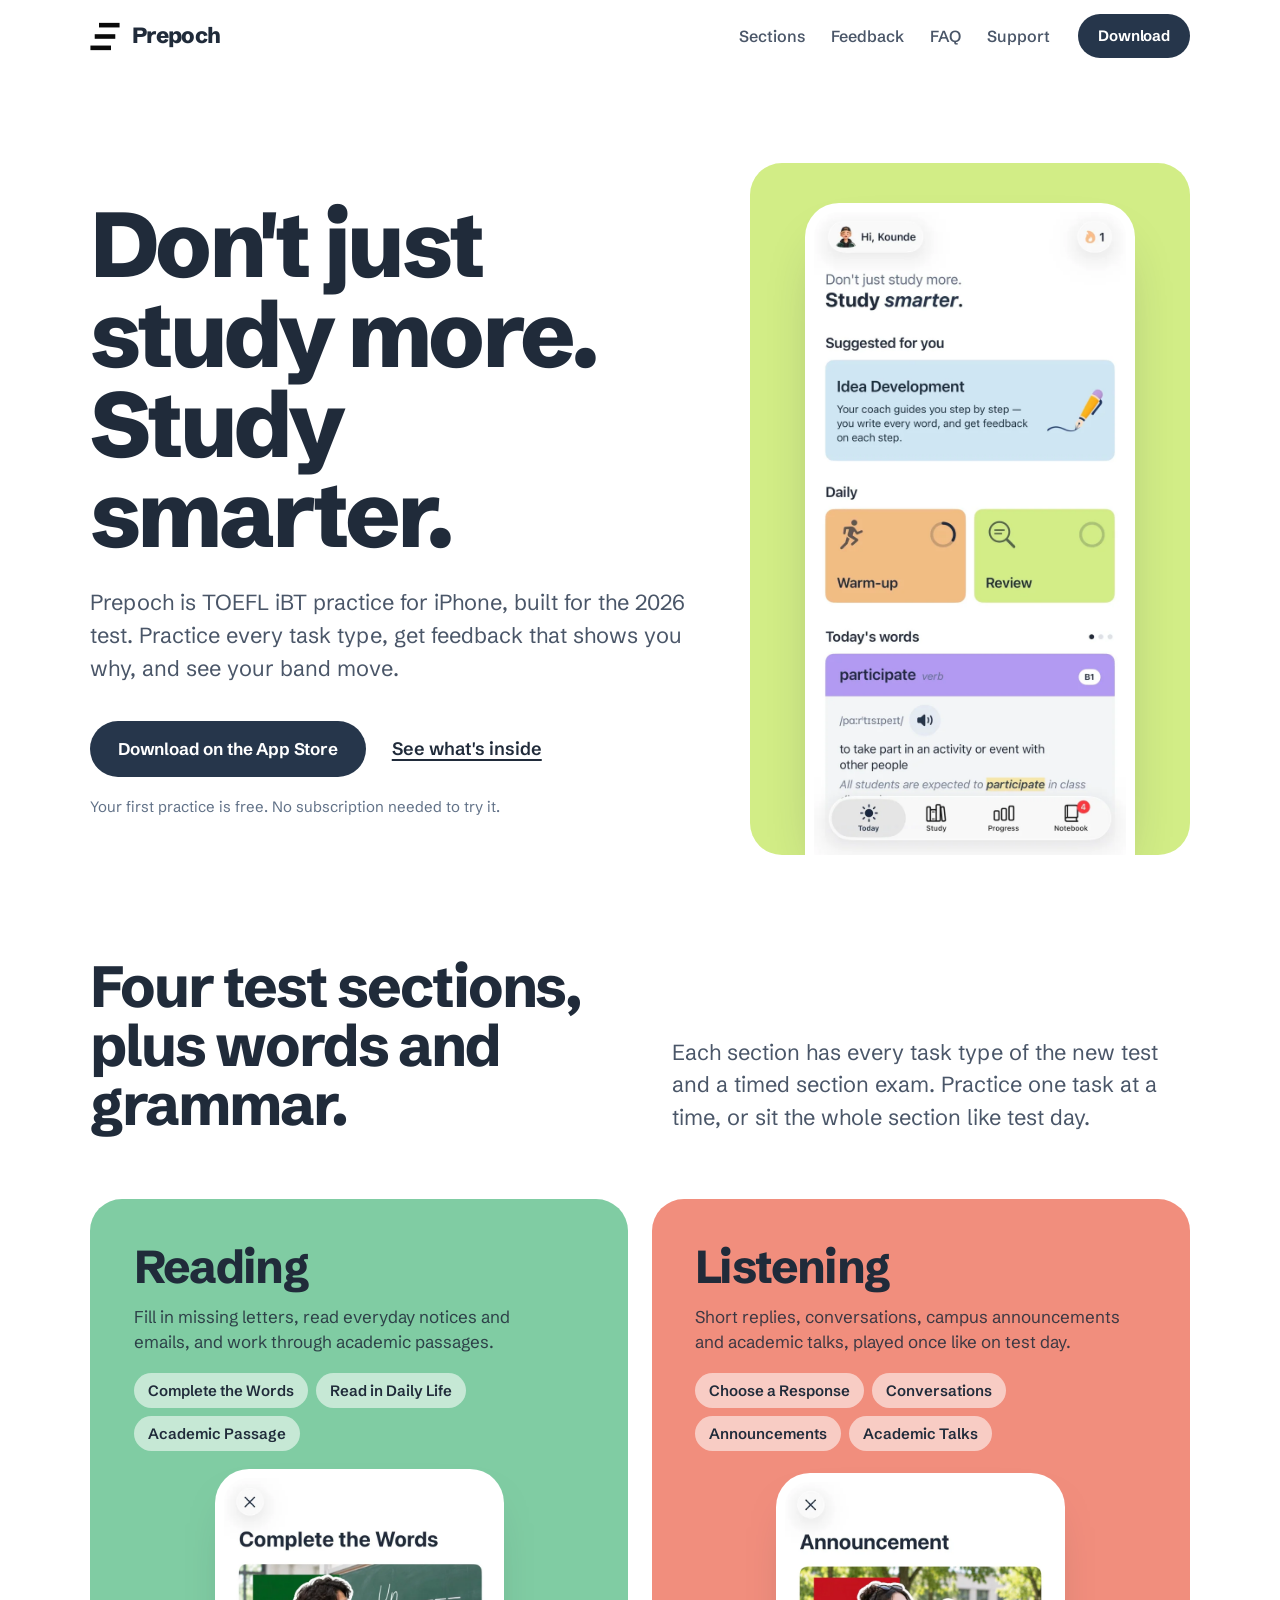
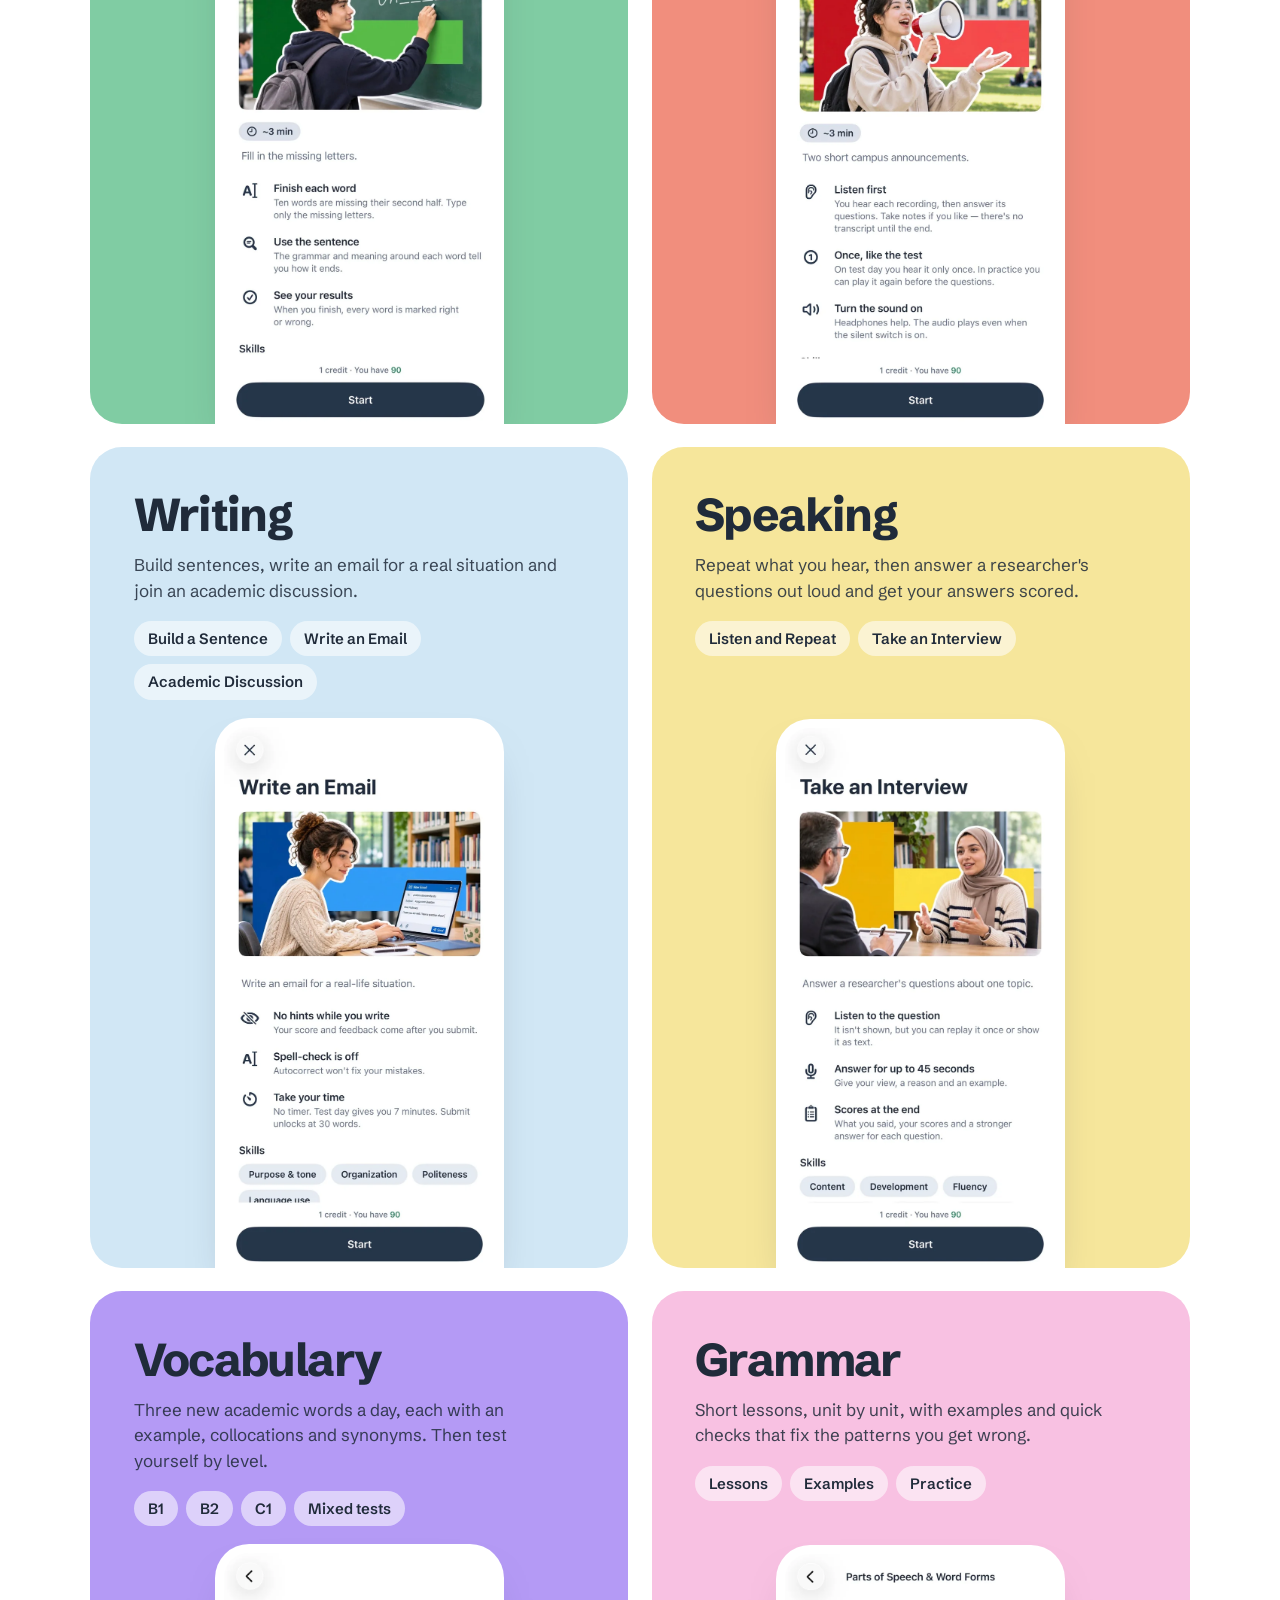
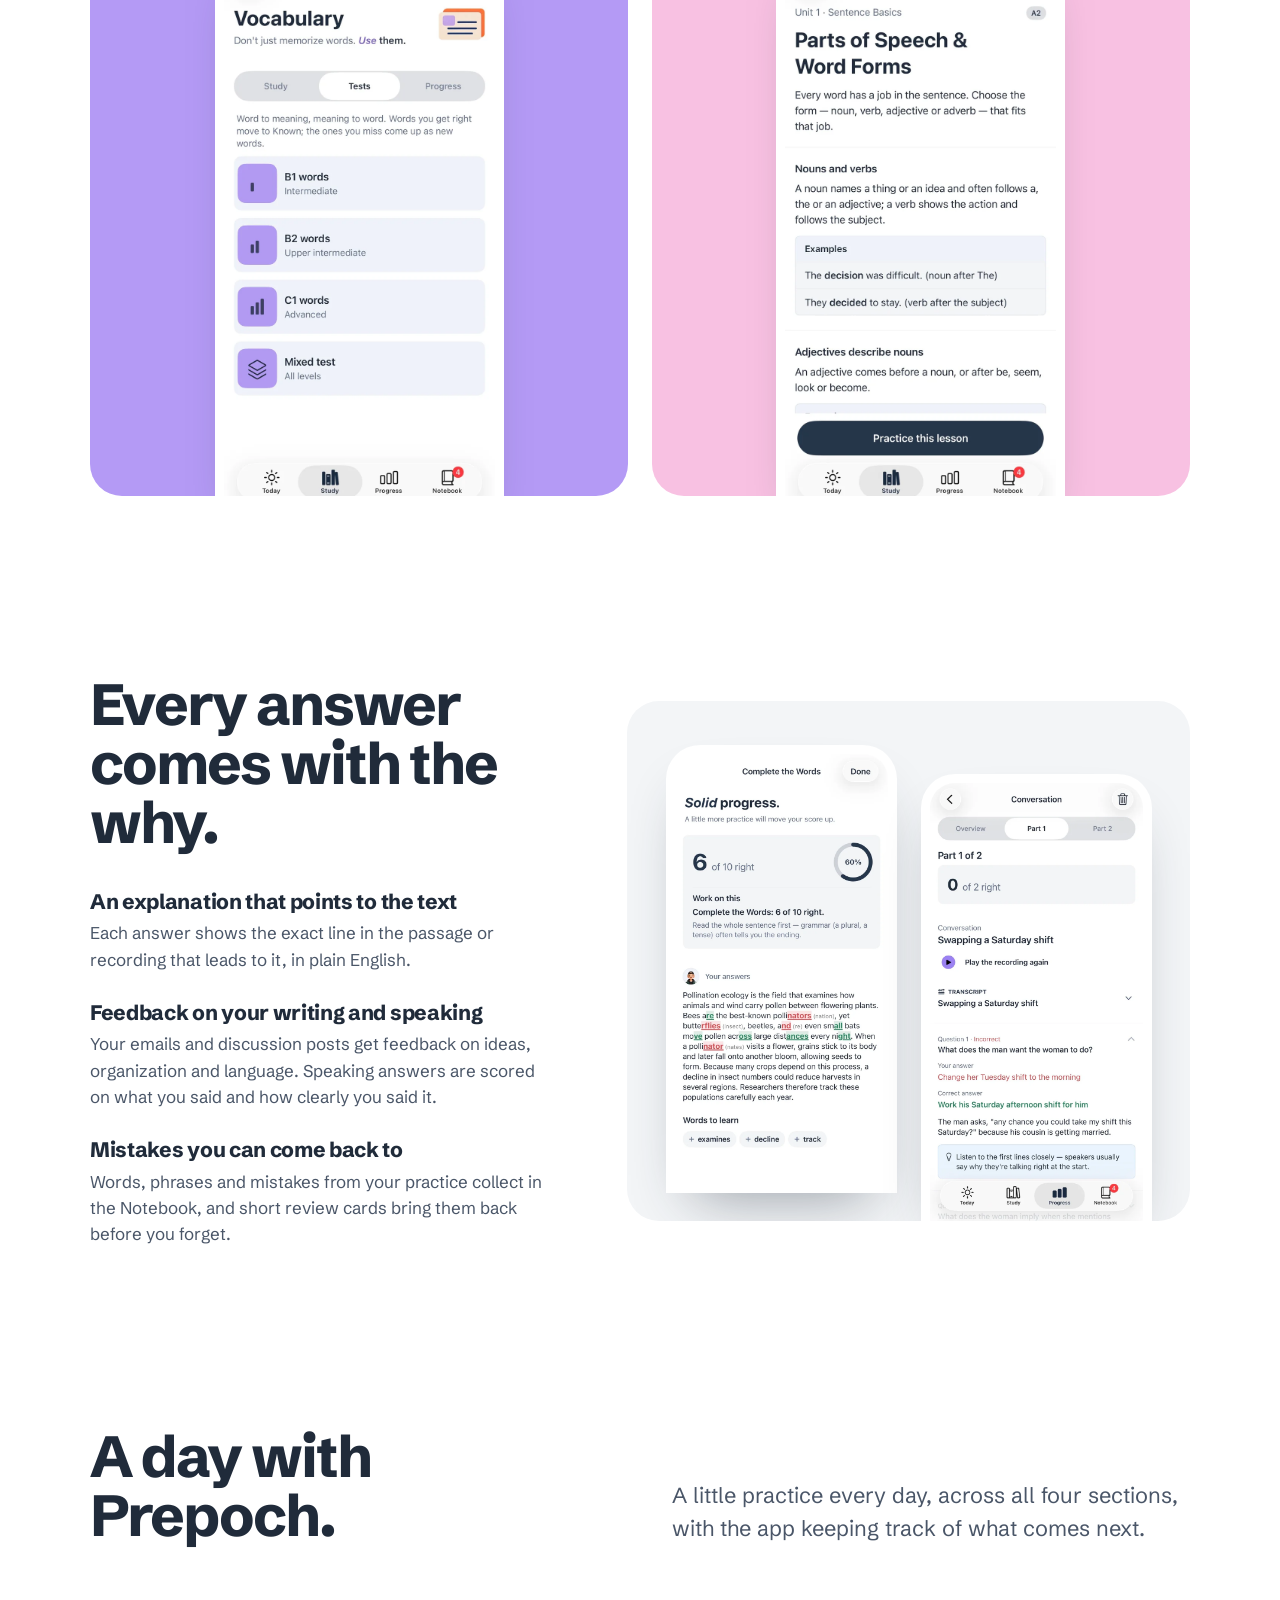
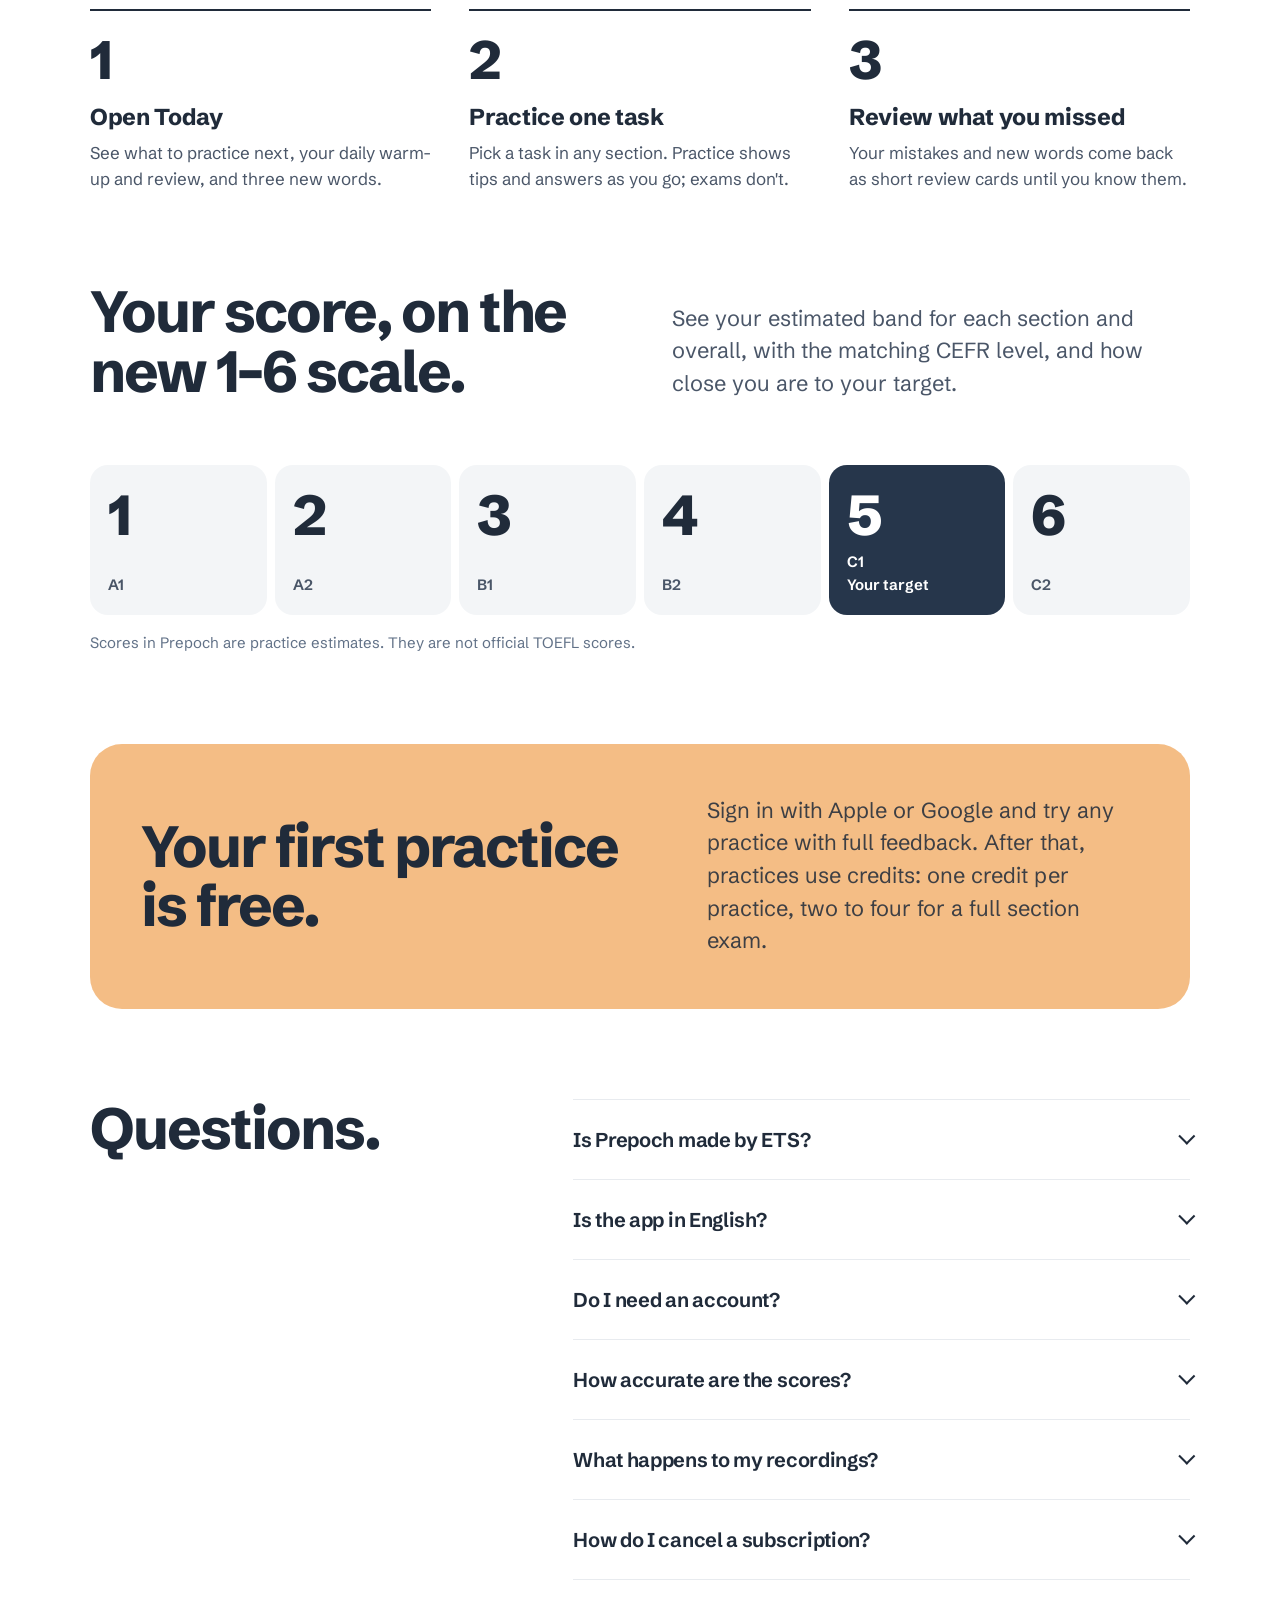
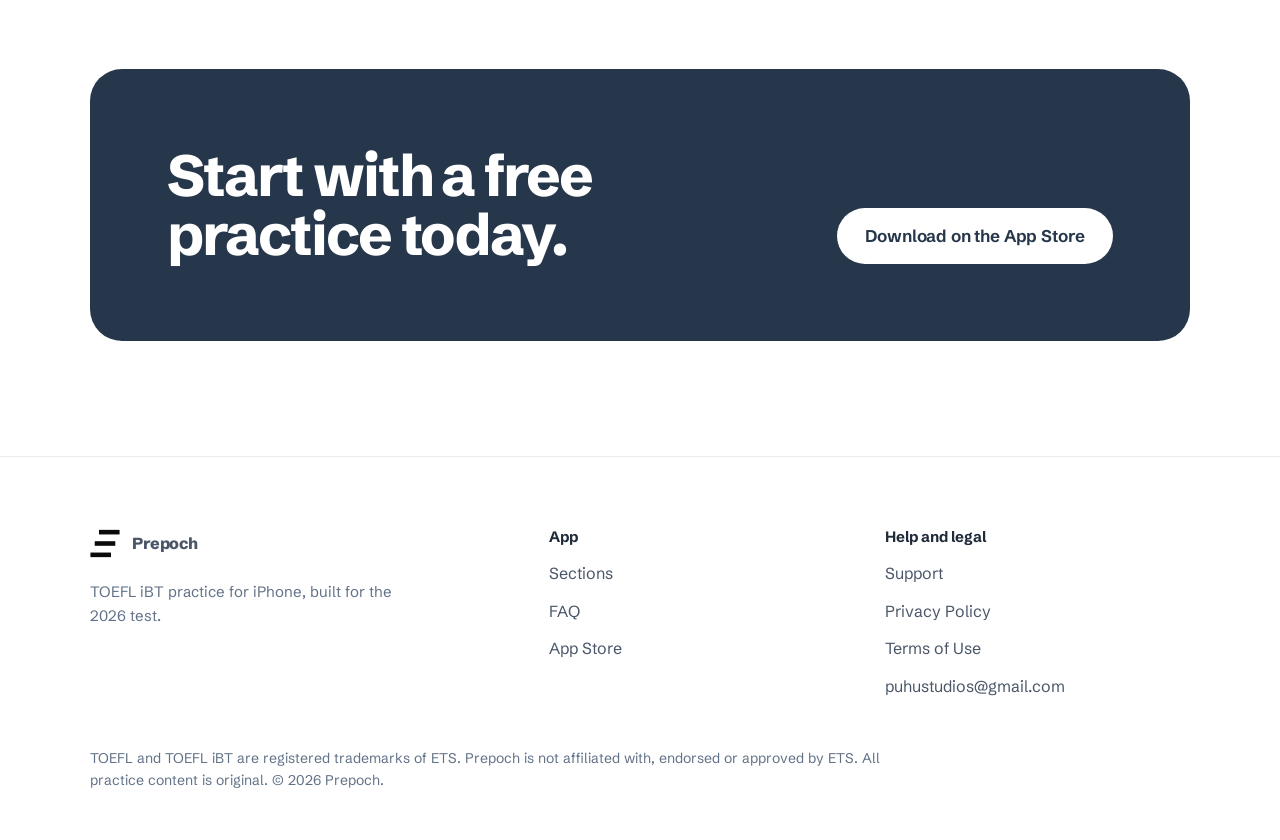
==== index.html @ bb74ba10 "Prepoch website" ====
<!doctype html>
<html lang="en">
<head>
<meta charset="utf-8">
<meta name="viewport" content="width=device-width, initial-scale=1">
<title>Prepoch: TOEFL iBT prep for iPhone</title>
<meta name="description" content="Practice every task type of the 2026 TOEFL iBT, get feedback that shows you why, and see your band move. Your first practice is free.">
<meta name="theme-color" content="#FFFFFF">
<meta property="og:title" content="Prepoch: TOEFL iBT prep for iPhone">
<meta property="og:description" content="Practice every task type of the 2026 TOEFL iBT, get feedback that shows you why, and see your band move. Your first practice is free.">
<meta property="og:image" content="assets/shots/today.webp">
<link rel="icon" type="image/svg+xml" href="assets/brand/mark.svg">
<link rel="icon" type="image/png" href="assets/brand/favicon.png">
<link rel="apple-touch-icon" href="assets/brand/apple-touch-icon.png">
<link rel="preconnect" href="https://fonts.googleapis.com">
<link rel="preconnect" href="https://fonts.gstatic.com" crossorigin>
<link href="https://fonts.googleapis.com/css2?family=Schibsted+Grotesk:wght@400..900&display=swap" rel="stylesheet">
<link rel="stylesheet" href="styles.css">
</head>
<body class="page-home">
<a class="skip" href="#main">Skip to content</a>
<header class="site-head">
  <div class="wrap head-row">
    <a class="brand" href="index.html" aria-label="Prepoch home"><img src="assets/brand/mark.svg" alt="" width="30" height="29">Prepoch</a>
    <nav class="nav" aria-label="Main">
      <a href="index.html#sections">Sections</a>
      <a href="index.html#feedback">Feedback</a>
      <a href="index.html#faq">FAQ</a>
      <a href="support.html">Support</a>
    </nav>
    <a class="btn" href="https://apps.apple.com/app/id6819005801">Download</a>
  </div>
</header>
<main id="main">
  <section class="hero">
    <div class="wrap hero-grid">
      <div>
        <h1>Don't just study more. Study smarter.</h1>
        <p class="lede">Prepoch is TOEFL iBT practice for iPhone, built for the 2026 test. Practice every task type, get feedback that shows you why, and see your band move.</p>
        <div class="hero-actions">
          <a class="btn" href="https://apps.apple.com/app/id6819005801">Download on the App Store</a>
          <a class="link" href="#sections">See what's inside</a>
        </div>
        <p class="hero-note">Your first practice is free. No subscription needed to try it.</p>
      </div>
      <div class="hero-art">
        <div class="phone"><img src="assets/shots/today.webp" alt="The Today screen: a suggested practice, the daily warm-up and review, and today's words" width="720" height="1484" fetchpriority="high"></div>
      </div>
    </div>
  </section>

  <section class="section" id="sections" style="padding-top:0">
    <div class="wrap">
      <div class="section-head">
        <h2>Four test sections, plus words and grammar.</h2>
        <p class="lede">Each section has every task type of the new test and a timed section exam. Practice one task at a time, or sit the whole section like test day.</p>
      </div>
      <div class="cards">
      <article class="card reading">
        <h3>Reading</h3>
        <p>Fill in missing letters, read everyday notices and emails, and work through academic passages.</p>
        <ul class="tasks" aria-label="Reading tasks"><li>Complete the Words</li><li>Read in Daily Life</li><li>Academic Passage</li></ul>
        <div class="phone"><img src="assets/shots/reading.webp" alt="The Complete the Words start screen" width="720" height="1490" loading="lazy" decoding="async"></div>
      </article>
      <article class="card listening">
        <h3>Listening</h3>
        <p>Short replies, conversations, campus announcements and academic talks, played once like on test day.</p>
        <ul class="tasks" aria-label="Listening tasks"><li>Choose a Response</li><li>Conversations</li><li>Announcements</li><li>Academic Talks</li></ul>
        <div class="phone"><img src="assets/shots/listening.webp" alt="The Announcement start screen" width="720" height="1490" loading="lazy" decoding="async"></div>
      </article>
      <article class="card writing">
        <h3>Writing</h3>
        <p>Build sentences, write an email for a real situation and join an academic discussion.</p>
        <ul class="tasks" aria-label="Writing tasks"><li>Build a Sentence</li><li>Write an Email</li><li>Academic Discussion</li></ul>
        <div class="phone"><img src="assets/shots/writing.webp" alt="The Write an Email start screen" width="720" height="1490" loading="lazy" decoding="async"></div>
      </article>
      <article class="card speaking">
        <h3>Speaking</h3>
        <p>Repeat what you hear, then answer a researcher's questions out loud and get your answers scored.</p>
        <ul class="tasks" aria-label="Speaking tasks"><li>Listen and Repeat</li><li>Take an Interview</li></ul>
        <div class="phone"><img src="assets/shots/speaking.webp" alt="The Take an Interview start screen" width="720" height="1490" loading="lazy" decoding="async"></div>
      </article>
      <article class="card vocabulary">
        <h3>Vocabulary</h3>
        <p>Three new academic words a day, each with an example, collocations and synonyms. Then test yourself by level.</p>
        <ul class="tasks" aria-label="Vocabulary tasks"><li>B1</li><li>B2</li><li>C1</li><li>Mixed tests</li></ul>
        <div class="phone"><img src="assets/shots/vocabulary.webp" alt="Vocabulary tests from B1 to C1" width="720" height="1490" loading="lazy" decoding="async"></div>
      </article>
      <article class="card grammar">
        <h3>Grammar</h3>
        <p>Short lessons, unit by unit, with examples and quick checks that fix the patterns you get wrong.</p>
        <ul class="tasks" aria-label="Grammar tasks"><li>Lessons</li><li>Examples</li><li>Practice</li></ul>
        <div class="phone"><img src="assets/shots/grammar.webp" alt="A grammar lesson on parts of speech" width="720" height="1490" loading="lazy" decoding="async"></div>
      </article>
      </div>
    </div>
  </section>

  <section class="section" id="feedback">
    <div class="wrap split">
      <div>
        <h2>Every answer comes with the why.</h2>
        <div class="points">
          <div class="point"><h3>An explanation that points to the text</h3><p>Each answer shows the exact line in the passage or recording that leads to it, in plain English.</p></div>
          <div class="point"><h3>Feedback on your writing and speaking</h3><p>Your emails and discussion posts get feedback on ideas, organization and language. Speaking answers are scored on what you said and how clearly you said it.</p></div>
          <div class="point"><h3>Mistakes you can come back to</h3><p>Words, phrases and mistakes from your practice collect in the Notebook, and short review cards bring them back before you forget.</p></div>
        </div>
      </div>
      <div class="duo">
        <div class="phone"><img src="assets/shots/result-reading.webp" alt="A Complete the Words result: 6 of 10 right, with every missing part marked right or wrong" width="720" height="1490" loading="lazy" decoding="async"></div>
        <div class="phone"><img src="assets/shots/result-listening.webp" alt="A Conversation result: the answer given, the correct answer and why" width="720" height="1490" loading="lazy" decoding="async"></div>
      </div>
    </div>
  </section>

  <section class="section">
    <div class="wrap">
      <div class="section-head">
        <h2>A day with Prepoch.</h2>
        <p class="lede">A little practice every day, across all four sections, with the app keeping track of what comes next.</p>
      </div>
      <ol class="steps">
        <li><h3>Open Today</h3><p>See what to practice next, your daily warm-up and review, and three new words.</p></li>
        <li><h3>Practice one task</h3><p>Pick a task in any section. Practice shows tips and answers as you go; exams don't.</p></li>
        <li><h3>Review what you missed</h3><p>Your mistakes and new words come back as short review cards until you know them.</p></li>
      </ol>
    </div>
  </section>

  <section class="section" style="padding-top:0">
    <div class="wrap">
      <div class="section-head">
        <h2>Your score, on the new 1–6 scale.</h2>
        <p class="lede">See your estimated band for each section and overall, with the matching CEFR level, and how close you are to your target.</p>
      </div>
      <div class="scale" role="img" aria-label="The TOEFL band scale from 1 to 6, with CEFR levels A1 to C2. Band 5 is marked as an example target.">
        <div class="band"><b>1</b><span>A1</span></div>
        <div class="band"><b>2</b><span>A2</span></div>
        <div class="band"><b>3</b><span>B1</span></div>
        <div class="band"><b>4</b><span>B2</span></div>
        <div class="band is-target"><b>5</b><span>C1<br>Your target</span></div>
        <div class="band"><b>6</b><span>C2</span></div>
      </div>
      <p class="small scale-note">Scores in Prepoch are practice estimates. They are not official TOEFL scores.</p>
    </div>
  </section>

  <section class="section" id="free" style="padding-top:0">
    <div class="wrap">
      <div class="free">
        <h2>Your first practice is free.</h2>
        <p class="lede" style="color:inherit">Sign in with Apple or Google and try any practice with full feedback. After that, practices use credits: one credit per practice, two to four for a full section exam.</p>
      </div>
    </div>
  </section>

  <section class="section" id="faq" style="padding-top:0">
    <div class="wrap faq">
      <h2>Questions.</h2>
      <div class="faq-list">
        <details><summary>Is Prepoch made by ETS?</summary><p>No. Prepoch is an independent app. All questions, passages and recordings are written and produced by us to follow the published 2026 TOEFL iBT format. They are not real test questions.</p></details>
        <details><summary>Is the app in English?</summary><p>Yes. The app is in English, like the test itself.</p></details>
        <details><summary>Do I need an account?</summary><p>You can look around as a guest. Sign in with Apple or Google to practice: your first practice is free, and your credits and progress stay with your account.</p></details>
        <details><summary>How accurate are the scores?</summary><p>Bands follow the 2026 TOEFL scale and its CEFR levels, but they are estimates from your practice, and AI feedback can be wrong. Use them to track progress, not to predict your official score.</p></details>
        <details><summary>What happens to my recordings?</summary><p>Your Speaking answers are sent securely to our AI service to be scored. We don't keep the recordings after scoring, only the result. See the <a href="privacy.html">Privacy Policy</a>.</p></details>
        <details><summary>How do I cancel a subscription?</summary><p>Subscriptions are managed by Apple. On your iPhone open Settings, tap your name, then Subscriptions, choose Prepoch and tap Cancel Subscription.</p></details>
      </div>
    </div>
  </section>

  <section class="wrap">
    <div class="closing">
      <h2>Start with a free practice today.</h2>
      <a class="btn" href="https://apps.apple.com/app/id6819005801">Download on the App Store</a>
    </div>
  </section>
</main>
<footer class="site-foot">
  <div class="wrap">
    <div class="foot-grid">
      <div>
        <a class="brand" href="index.html"><img src="assets/brand/mark.svg" alt="" width="30" height="29">Prepoch</a>
        <p class="small" style="margin-top:14px;max-width:22em">TOEFL iBT practice for iPhone, built for the 2026 test.</p>
      </div>
      <div>
        <h2>App</h2>
        <ul>
          <li><a href="index.html#sections">Sections</a></li>
          <li><a href="index.html#faq">FAQ</a></li>
          <li><a href="https://apps.apple.com/app/id6819005801">App Store</a></li>
        </ul>
      </div>
      <div>
        <h2>Help and legal</h2>
        <ul>
          <li><a href="support.html">Support</a></li>
          <li><a href="privacy.html">Privacy Policy</a></li>
          <li><a href="terms.html">Terms of Use</a></li>
          <li><a href="mailto:puhustudios@gmail.com">puhustudios@gmail.com</a></li>
        </ul>
      </div>
    </div>
    <p class="foot-note">TOEFL and TOEFL iBT are registered trademarks of ETS. Prepoch is not affiliated with, endorsed or approved by ETS. All practice content is original. © 2026 Prepoch.</p>
  </div>
</footer>
<script>
  // The header gets a hairline once the page has scrolled.
  const h = document.querySelector('.site-head');
  const onScroll = () => h.classList.toggle('scrolled', window.scrollY > 8);
  addEventListener('scroll', onScroll, { passive: true }); onScroll();
</script>
</body>
</html>
---- styles.css ----
/* Prepoch website — 10 Nov 2026.
   The page is built like the app's Study screen: a white page, navy ink, and the app's own category colours used
   as large flat blocks with the real screens rising out of them. One family (Schibsted Grotesk), no gradients,
   no card shadows. */

:root {
  --ink: #202B3A;
  --ink-2: #4A5668;
  --muted: #617187;
  --navy: #26364B;
  --navy-press: #1C2A3B;
  --page: #FFFFFF;
  --surface: #F3F5F7;
  --line: #E8EBEF;

  --reading: #80CCA3;
  --listening: #F18E7D;
  --writing: #D1E7F5;
  --speaking: #F6E69B;
  --vocabulary: #B49AF5;
  --grammar: #F8C1E2;
  --warmup: #F4BD85;
  --review: #D2ED86;

  --font: "Schibsted Grotesk", system-ui, -apple-system, "Segoe UI", sans-serif;
  --max: 1180px;
  --gutter: clamp(16px, 4vw, 40px);
  --r-block: 32px;
  --r-phone: 34px;
}

*, *::before, *::after { box-sizing: border-box; }
html { -webkit-text-size-adjust: 100%; scroll-behavior: smooth; }
@media (prefers-reduced-motion: reduce) { html { scroll-behavior: auto; } }
body {
  margin: 0;
  background: var(--page);
  color: var(--ink);
  font-family: var(--font);
  font-size: 18px;
  line-height: 1.55;
  -webkit-font-smoothing: antialiased;
  text-rendering: optimizeLegibility;
}
img { display: block; max-width: 100%; height: auto; }
a { color: inherit; }
:focus-visible { outline: 3px solid var(--navy); outline-offset: 3px; border-radius: 6px; }

.wrap { width: 100%; max-width: var(--max); margin: 0 auto; padding: 0 var(--gutter); }
.skip { position: absolute; left: -9999px; top: 8px; background: var(--navy); color: #fff; padding: 10px 16px; border-radius: 10px; z-index: 10; }
.skip:focus { left: 16px; }

/* ── Type ─────────────────────────────────────────── */
h1, h2, h3 { margin: 0; color: var(--ink); font-weight: 750; letter-spacing: -0.025em; }
h1 { font-size: clamp(46px, 7.4vw, 92px); line-height: 0.98; letter-spacing: -0.04em; font-weight: 800; }
h2 { font-size: clamp(34px, 4.6vw, 58px); line-height: 1.02; letter-spacing: -0.035em; }
h3 { font-size: clamp(26px, 2.6vw, 34px); line-height: 1.08; }
p { margin: 0; }
.lede { font-size: clamp(19px, 1.7vw, 22px); line-height: 1.5; color: var(--ink-2); max-width: 36em; }
.small { font-size: 15px; color: var(--muted); }

/* ── Buttons ─────────────────────────────────────── */
.btn {
  display: inline-flex; align-items: center; justify-content: center; gap: 10px;
  min-height: 56px; padding: 0 28px; border-radius: 999px;
  background: var(--navy); color: #fff; text-decoration: none;
  font-weight: 650; font-size: 17px; letter-spacing: -0.01em;
  transition: background-color .15s ease;
}
.btn:hover { background: var(--navy-press); }
.btn svg { width: 18px; height: 18px; flex: none; }
.link { font-weight: 600; text-decoration: underline; text-decoration-thickness: 1.5px; text-underline-offset: 4px; }
.link:hover { text-decoration-color: var(--muted); }

/* ── Header ──────────────────────────────────────── */
.site-head { position: sticky; top: 0; z-index: 5; background: rgba(255,255,255,.92); backdrop-filter: saturate(1.4) blur(14px); -webkit-backdrop-filter: saturate(1.4) blur(14px); border-bottom: 1px solid transparent; }
.site-head.scrolled { border-bottom-color: var(--line); }
.head-row { display: flex; align-items: center; gap: 28px; min-height: 72px; }
.brand { display: inline-flex; align-items: center; gap: 12px; text-decoration: none; font-weight: 800; font-size: 22px; letter-spacing: -0.03em; }
.brand img { width: 30px; height: 29px; }   /* the app's three-step mark, no tile */
.nav { display: flex; gap: 26px; margin-left: auto; }
.nav a { text-decoration: none; font-size: 16px; font-weight: 550; color: var(--ink-2); }
.nav a:hover { color: var(--ink); }
.head-row .btn { min-height: 44px; padding: 0 20px; font-size: 15px; }
@media (max-width: 820px) { .nav { display: none; } .head-row .btn { margin-left: auto; } }

/* ── Hero ────────────────────────────────────────── */
.hero { padding: clamp(40px, 7vw, 96px) 0 clamp(56px, 8vw, 110px); }
.hero-grid { display: grid; grid-template-columns: 1.15fr 0.85fr; gap: clamp(32px, 5vw, 72px); align-items: center; }
.hero h1 { max-width: 9.5em; }
.hero .lede { margin-top: 28px; }
.hero-actions { display: flex; flex-wrap: wrap; align-items: center; gap: 18px 26px; margin-top: 36px; }
.hero-note { margin-top: 18px; font-size: 15px; color: var(--muted); }
.hero-art { position: relative; background: var(--review); border-radius: var(--r-block); padding: 40px 0 0; overflow: hidden; display: flex; justify-content: center; min-height: 560px; }
.hero-art .phone { width: min(78%, 330px); }
@media (max-width: 900px) {
  .hero-grid { grid-template-columns: 1fr; }
  .hero-art { min-height: 0; padding-top: 32px; max-height: 620px; }
}

/* ── Phone (a screen in a white bezel that runs off the bottom, as in the App Store images) ── */
.phone {
  background: #fff; padding: 9px 9px 0; border-radius: var(--r-phone) var(--r-phone) 0 0;
  box-shadow: 0 30px 60px -28px rgba(32, 43, 58, .45);
}
.phone img { border-radius: calc(var(--r-phone) - 9px) calc(var(--r-phone) - 9px) 0 0; width: 100%; }

/* ── Intro to the six cards ─────────────────────── */
.section { padding: clamp(56px, 7vw, 104px) 0; }
.section-head { display: grid; grid-template-columns: 1fr 1fr; gap: 24px 64px; align-items: end; margin-bottom: clamp(36px, 5vw, 64px); }
.section-head .lede { justify-self: start; }
@media (max-width: 820px) { .section-head { grid-template-columns: 1fr; } }

/* ── The six study cards: the page's one bold move ── */
.cards { display: grid; grid-template-columns: repeat(2, 1fr); gap: clamp(14px, 1.8vw, 24px); }
.card {
  position: relative; overflow: hidden; border-radius: var(--r-block);
  padding: clamp(28px, 3.4vw, 44px) clamp(26px, 3.4vw, 44px) 0;
  min-height: 640px; display: flex; flex-direction: column;
}
.card h3 { font-size: clamp(34px, 3.6vw, 48px); letter-spacing: -0.035em; }
.card p { margin-top: 12px; font-size: 17px; line-height: 1.5; color: var(--ink); max-width: 25em; opacity: .86; }
.tasks { list-style: none; margin: 18px 0 0; padding: 0; display: flex; flex-wrap: wrap; gap: 8px; }
.tasks li { background: rgba(255,255,255,.55); border-radius: 999px; padding: 6px 14px; font-size: 15px; font-weight: 600; }
.card .phone { width: min(64%, 300px); margin: auto auto 0; transform: translateY(18px); box-shadow: 0 24px 50px -30px rgba(32, 43, 58, .5); }
.card.reading { background: var(--reading); }
.card.listening { background: var(--listening); }
.card.writing { background: var(--writing); }
.card.speaking { background: var(--speaking); }
.card.vocabulary { background: var(--vocabulary); }
.card.grammar { background: var(--grammar); }
@media (max-width: 760px) {
  .cards { grid-template-columns: 1fr; }
  .card { min-height: 0; }
  .card .phone { width: min(74%, 300px); margin-top: 34px; max-height: 420px; overflow: hidden; }
}

/* ── Feedback ─────────────────────────────────────── */
.split { display: grid; grid-template-columns: 0.9fr 1.1fr; gap: clamp(32px, 6vw, 88px); align-items: center; }
.points { margin-top: 36px; display: grid; gap: 26px; }
.point h3 { font-size: 21px; letter-spacing: -0.015em; line-height: 1.25; }
.point p { margin-top: 6px; color: var(--ink-2); font-size: 17px; }
.duo { background: var(--surface); border-radius: var(--r-block); padding: 44px clamp(20px, 3vw, 44px) 0; display: grid; grid-template-columns: 1fr 1fr; gap: clamp(14px, 2vw, 24px); align-items: end; overflow: hidden; }
.duo .phone:first-child { margin-bottom: 28px; }
@media (max-width: 900px) { .split { grid-template-columns: 1fr; } }

/* ── A day: a real sequence, so the steps are numbered ── */
.steps { list-style: none; margin: 0; padding: 0; display: grid; grid-template-columns: repeat(3, 1fr); gap: clamp(20px, 3vw, 40px); counter-reset: step; }
.steps li { border-top: 2px solid var(--ink); padding-top: 22px; counter-increment: step; }
.steps li::before { content: counter(step); display: block; font-size: 54px; font-weight: 800; letter-spacing: -0.04em; line-height: 1; margin-bottom: 18px; }
.steps h3 { font-size: 23px; letter-spacing: -0.015em; }
.steps p { margin-top: 10px; color: var(--ink-2); font-size: 17px; }
@media (max-width: 820px) { .steps { grid-template-columns: 1fr; } }

/* ── Scores: the 1–6 band scale ─────────────────── */
.scale { display: grid; grid-template-columns: repeat(6, 1fr); gap: 8px; margin-top: 8px; }
.band { background: var(--surface); border-radius: 18px; padding: 22px 18px 18px; min-height: 150px; display: flex; flex-direction: column; justify-content: space-between; }
.band b { font-size: clamp(40px, 4.4vw, 60px); font-weight: 800; letter-spacing: -0.04em; line-height: 1; }
.band span { font-size: 15px; font-weight: 650; color: var(--ink-2); }
.band.is-target { background: var(--navy); color: #fff; }
.band.is-target b, .band.is-target span { color: #fff; }
.scale-note { margin-top: 16px; }
@media (max-width: 640px) { .scale { grid-template-columns: repeat(3, 1fr); } .band { min-height: 112px; } }

/* ── Pricing ─────────────────────────────────────── */
.free { background: var(--warmup); border-radius: var(--r-block); padding: clamp(32px, 4vw, 56px); display: grid; grid-template-columns: 1.2fr 1fr; gap: 24px 48px; align-items: center; }
.free p { color: var(--ink); opacity: .86; }
.plans { display: grid; grid-template-columns: repeat(3, 1fr); gap: clamp(12px, 1.6vw, 20px); margin-top: clamp(14px, 1.6vw, 20px); }
.plan { border: 1.5px solid var(--line); border-radius: 26px; padding: 30px 28px; }
.plan h3 { font-size: 22px; letter-spacing: -0.015em; }
.plan .price { margin-top: 14px; font-size: 44px; font-weight: 800; letter-spacing: -0.04em; line-height: 1; }
.plan .price small { font-size: 17px; font-weight: 600; letter-spacing: 0; color: var(--muted); }
.plan p { margin-top: 14px; color: var(--ink-2); font-size: 16px; }
.plan.best { background: var(--navy); border-color: var(--navy); color: #fff; }
.plan.best h3, .plan.best .price, .plan.best p, .plan.best .price small { color: #fff; }
.plan.best p, .plan.best .price small { opacity: .8; }
.badge { display: inline-block; margin-left: 8px; padding: 3px 10px; border-radius: 999px; background: var(--writing); color: var(--ink); font-size: 13px; font-weight: 700; letter-spacing: 0; vertical-align: 3px; }
.price-note { margin-top: 18px; }
@media (max-width: 900px) { .free { grid-template-columns: 1fr; } .plans { grid-template-columns: 1fr; } }

/* ── FAQ ─────────────────────────────────────────── */
.faq { display: grid; grid-template-columns: 0.8fr 1.2fr; gap: 32px 72px; align-items: start; }
.faq-list { border-top: 1px solid var(--line); }
details { border-bottom: 1px solid var(--line); }
summary { list-style: none; cursor: pointer; display: flex; justify-content: space-between; gap: 20px; align-items: center; padding: 24px 0; font-size: 20px; font-weight: 650; letter-spacing: -0.015em; }
summary::-webkit-details-marker { display: none; }
summary::after { content: ""; flex: none; width: 12px; height: 12px; border-right: 2px solid var(--ink); border-bottom: 2px solid var(--ink); transform: rotate(45deg) translateY(-4px); transition: transform .2s ease; }
details[open] summary::after { transform: rotate(-135deg) translateY(-2px); }
details p { padding: 0 0 26px; color: var(--ink-2); max-width: 38em; }
@media (prefers-reduced-motion: reduce) { summary::after { transition: none; } }
@media (max-width: 900px) { .faq { grid-template-columns: 1fr; } }

/* ── Closing ─────────────────────────────────────── */
.closing { background: var(--navy); color: #fff; border-radius: var(--r-block); padding: clamp(40px, 6vw, 80px); display: grid; grid-template-columns: 1fr auto; align-items: end; gap: 28px 48px; }
@media (max-width: 700px) { .closing { grid-template-columns: 1fr; } .closing .btn { justify-self: start; } }
.closing h2 { color: #fff; max-width: 11em; }
.closing .btn { background: #fff; color: var(--navy); }
.closing .btn:hover { background: var(--surface); }

/* ── Footer ──────────────────────────────────────── */
.site-foot { padding: 72px 0 48px; margin-top: clamp(64px, 9vw, 120px); border-top: 1px solid var(--line); }
.foot-grid { display: grid; grid-template-columns: 1.4fr 1fr 1fr; gap: 32px; }
.foot-grid h2 { font-size: 15px; letter-spacing: 0; font-weight: 700; margin-bottom: 14px; }
.foot-grid ul { list-style: none; margin: 0; padding: 0; display: grid; gap: 10px; }
.foot-grid a { text-decoration: none; color: var(--ink-2); font-size: 16px; }
.foot-grid a:hover { color: var(--ink); text-decoration: underline; }
.foot-note { margin-top: 48px; font-size: 14px; color: var(--muted); max-width: 60em; }
@media (max-width: 760px) { .foot-grid { grid-template-columns: 1fr 1fr; } .foot-grid > :first-child { grid-column: 1 / -1; } }

/* ── Text pages (privacy, terms, support) ───────── */
.doc { max-width: 760px; margin: 0 auto; padding: clamp(40px, 6vw, 88px) var(--gutter) 0; }
.doc h1 { font-size: clamp(40px, 6vw, 64px); line-height: 1.02; }
.doc .meta { margin-top: 14px; color: var(--muted); font-size: 16px; }
.doc h2 { font-size: 28px; letter-spacing: -0.025em; margin: 56px 0 14px; line-height: 1.15; }
.doc h3 { font-size: 20px; letter-spacing: -0.01em; margin: 32px 0 8px; }
.doc p, .doc li { font-size: 17px; line-height: 1.65; color: var(--ink-2); }
.doc p { margin: 0 0 14px; }
.doc ul { padding-left: 22px; margin: 0 0 16px; }
.doc li { margin-bottom: 8px; }
.doc strong { color: var(--ink); font-weight: 650; }
.doc a { color: var(--ink); text-decoration-thickness: 1.5px; text-underline-offset: 3px; }
.doc table { width: 100%; border-collapse: collapse; margin: 8px 0 20px; font-size: 16px; }
.doc th, .doc td { text-align: left; vertical-align: top; padding: 12px 12px 12px 0; border-bottom: 1px solid var(--line); color: var(--ink-2); }
.doc th { color: var(--ink); font-weight: 650; }
.summary-box { background: var(--surface); border-radius: 22px; padding: 26px 28px 12px; margin: 32px 0 8px; }
.summary-box h2 { margin-top: 0; font-size: 22px; }
.contact-box { background: var(--writing); border-radius: 26px; padding: 30px; margin: 36px 0 12px; }
.contact-box h2 { margin: 0 0 8px; font-size: 26px; }
.contact-box p { color: var(--ink); }
.contact-box .btn { margin-top: 10px; }
.doc .btn { color: #fff; text-decoration: none; }
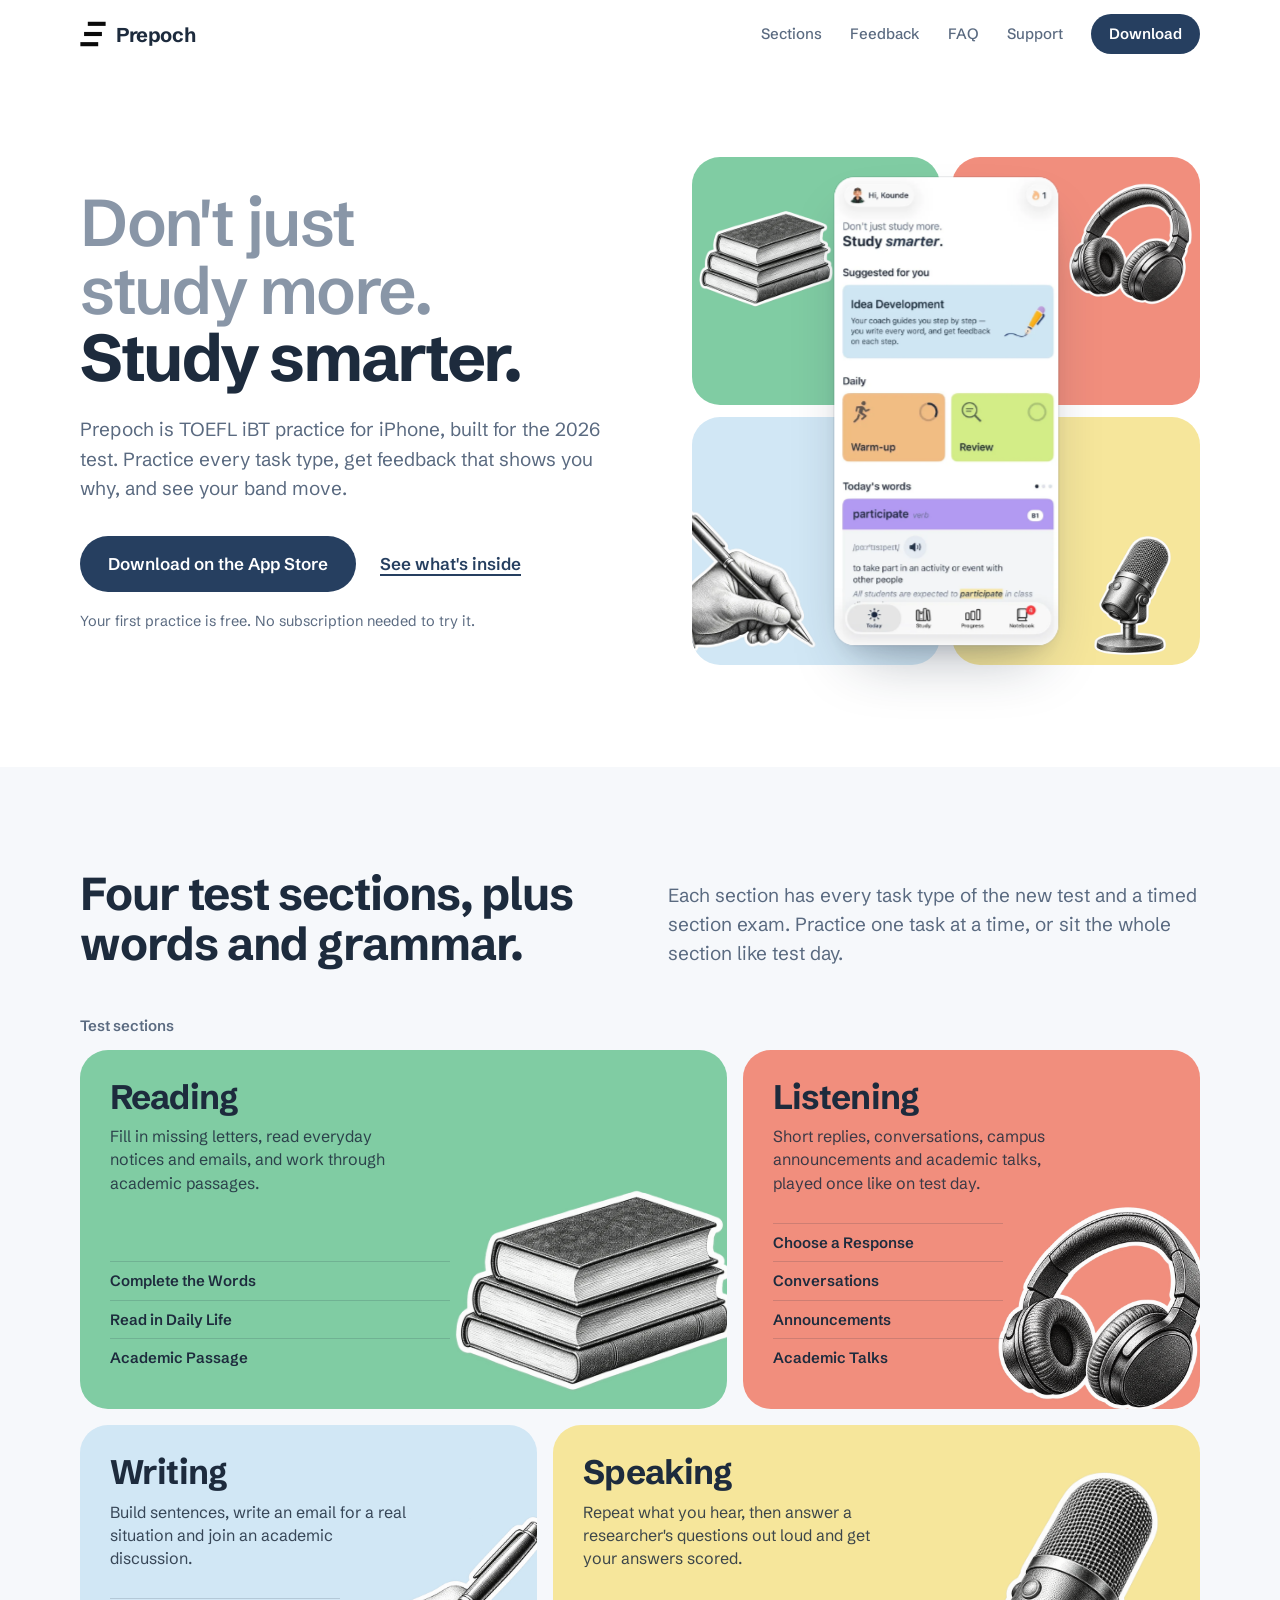
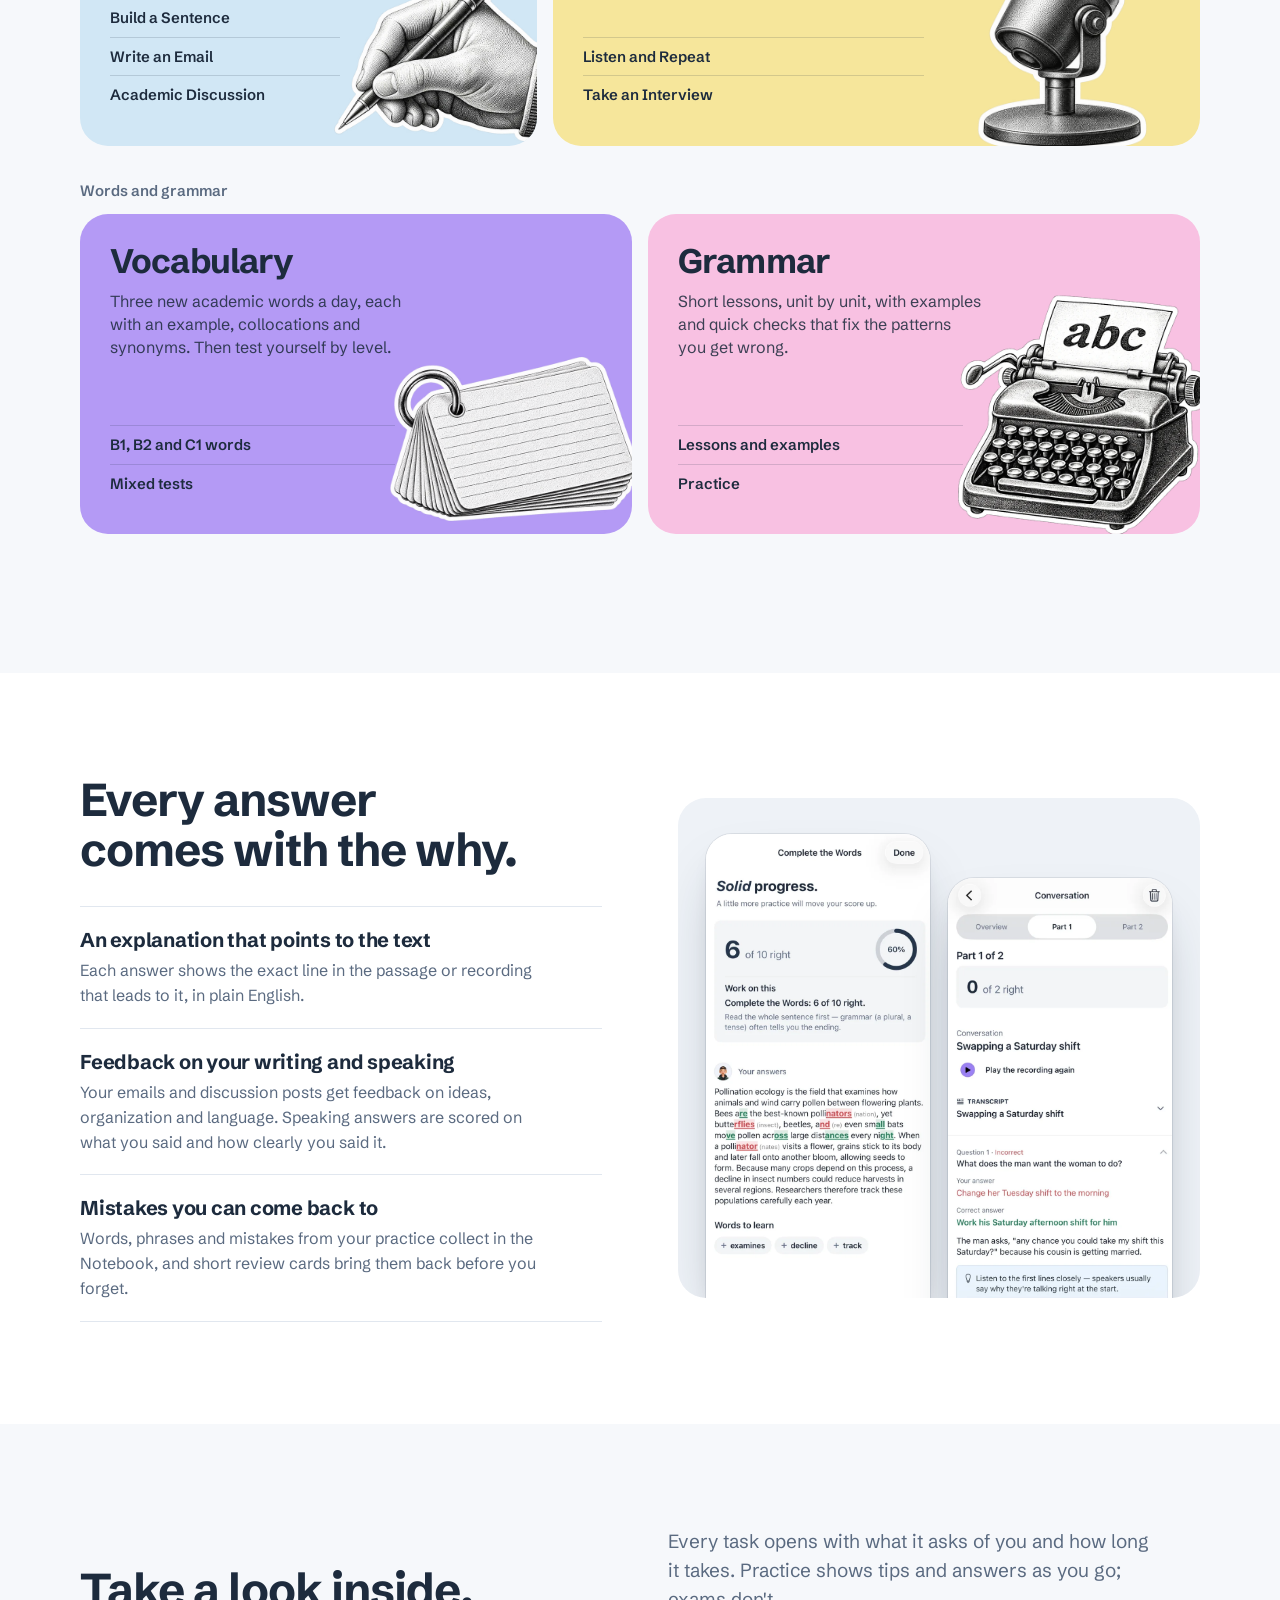
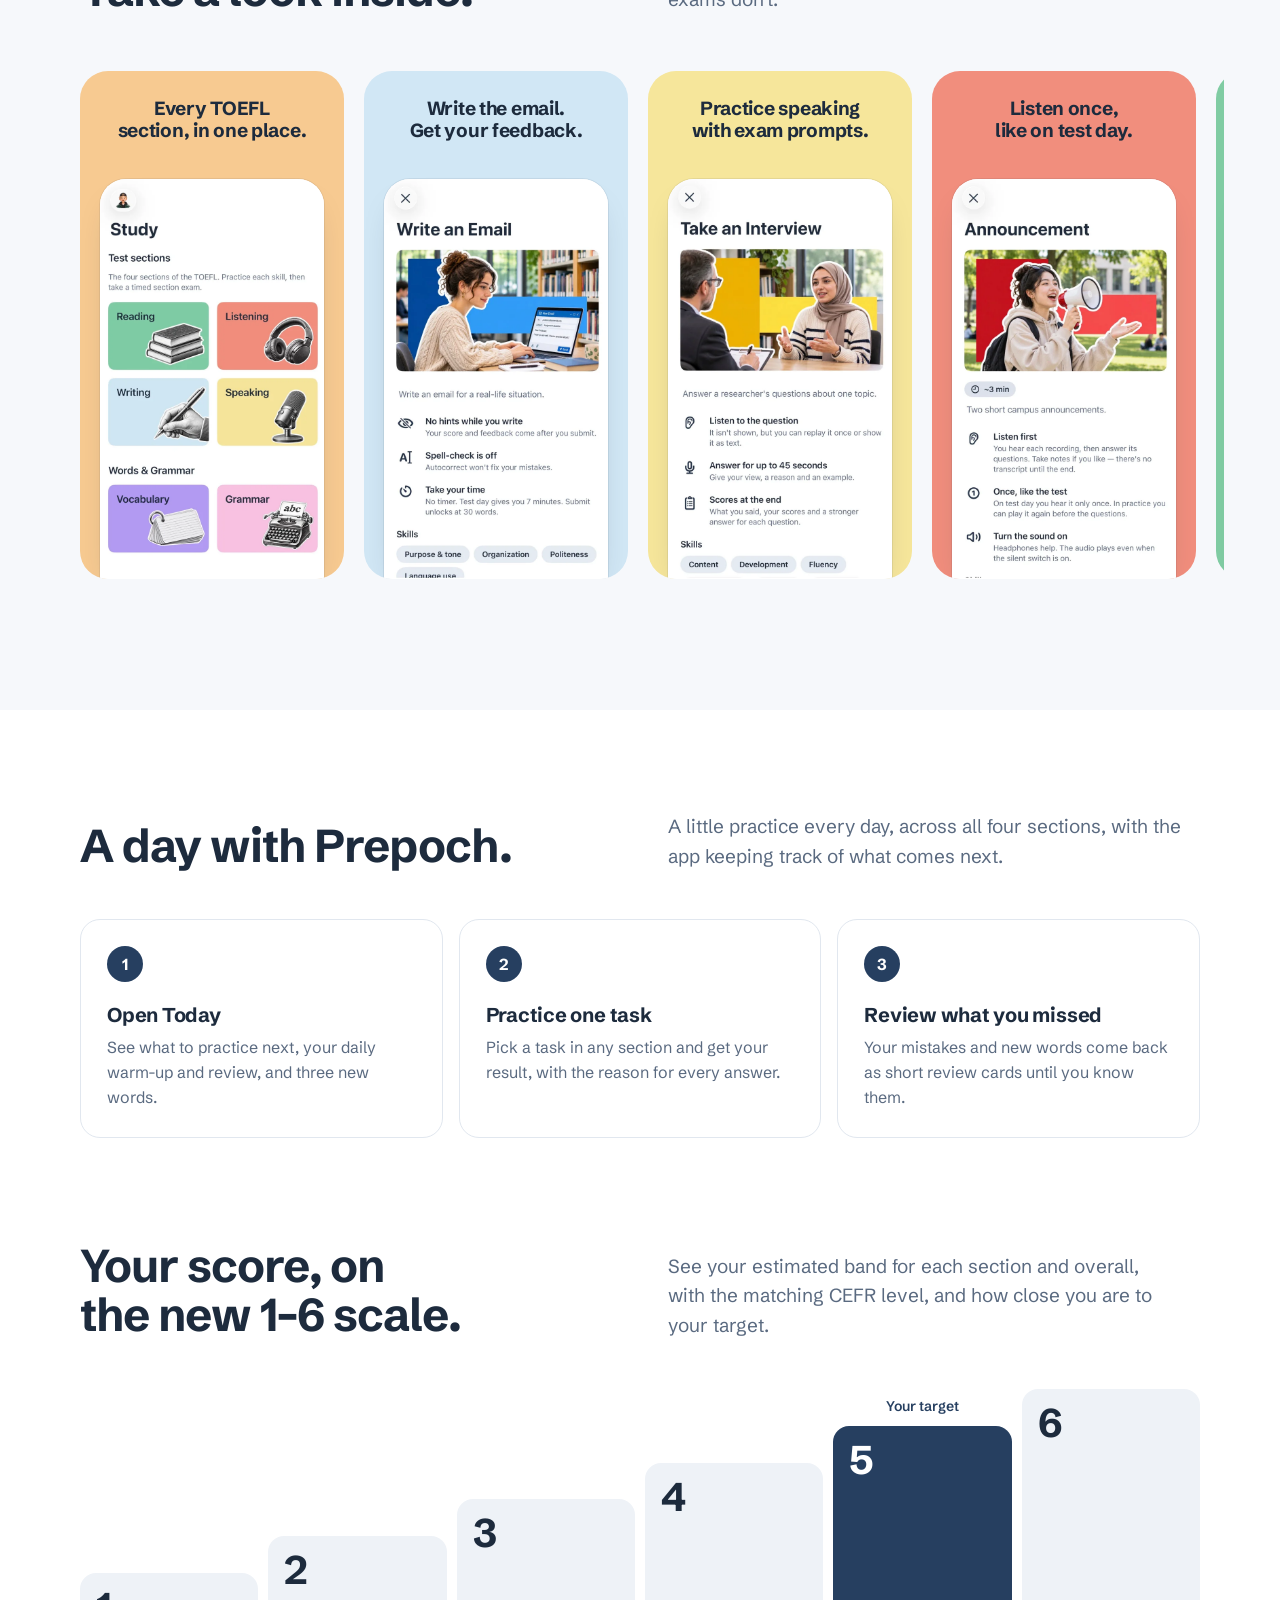
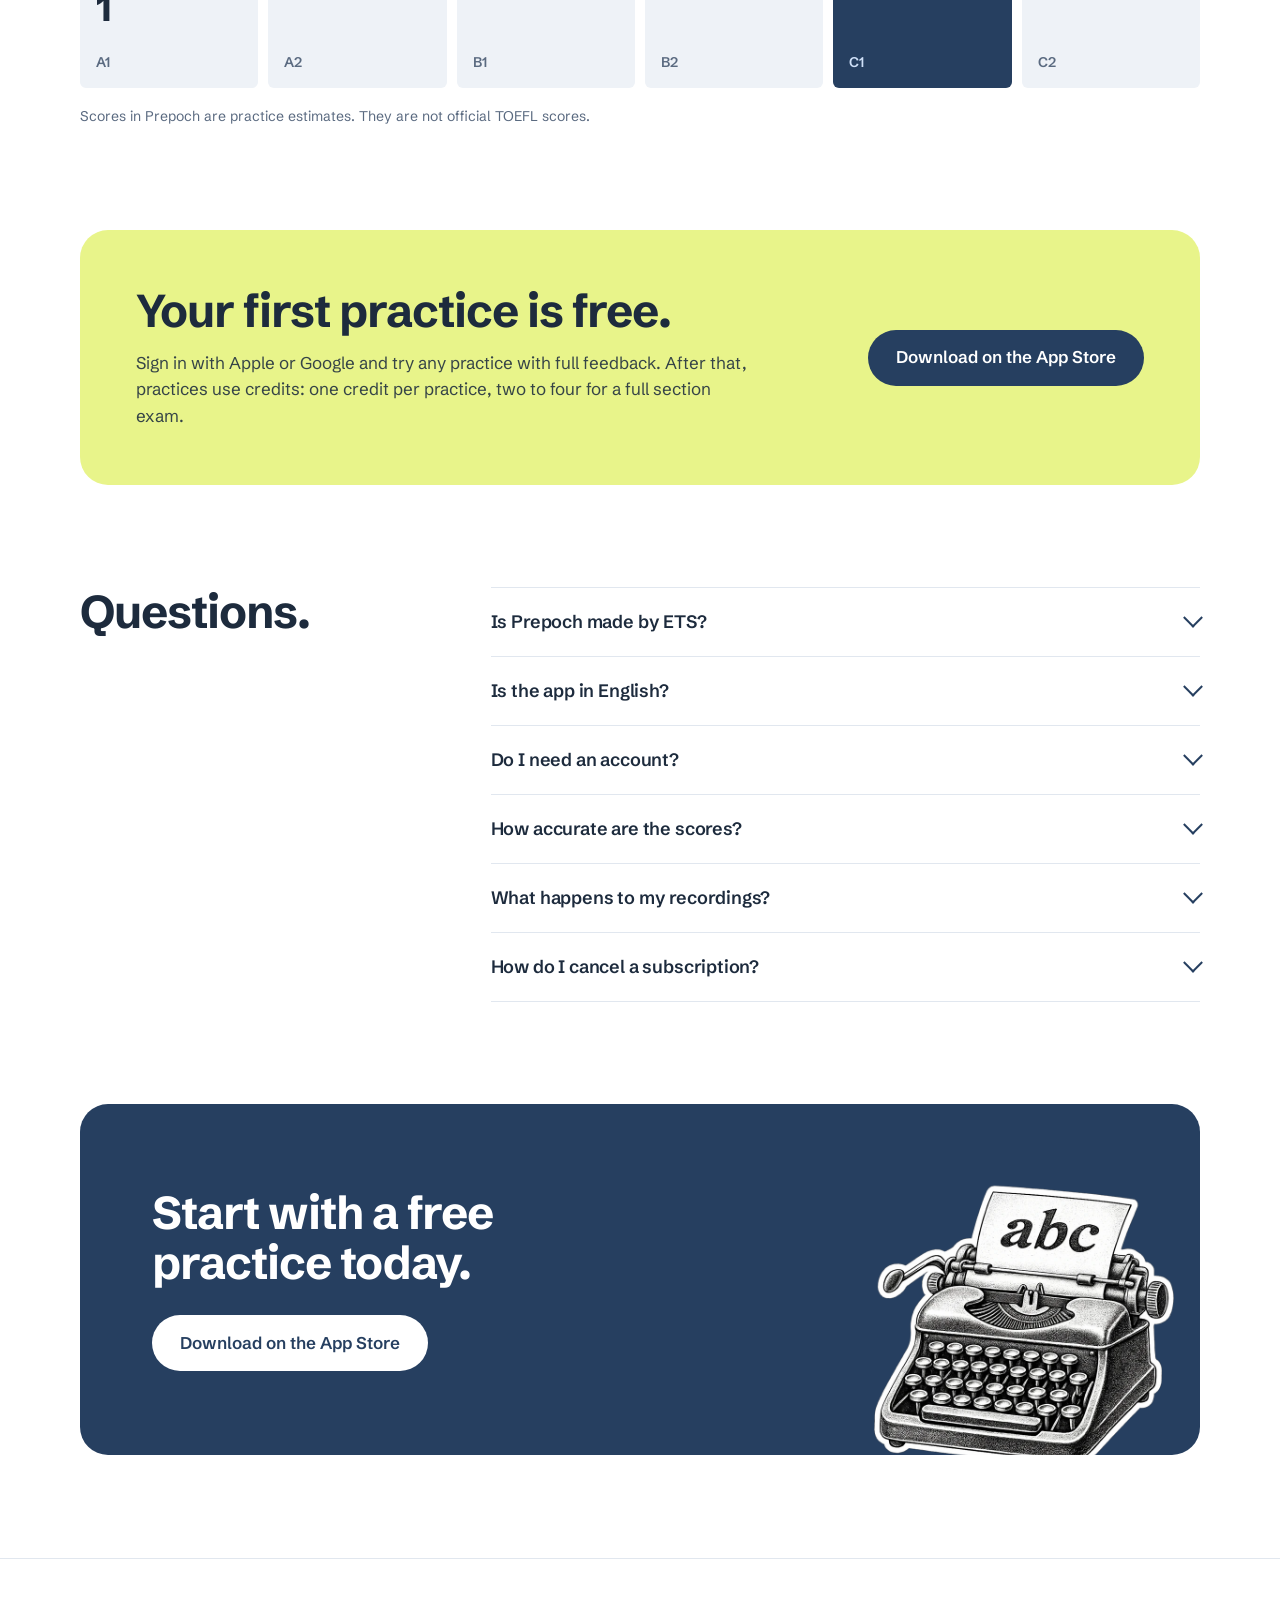
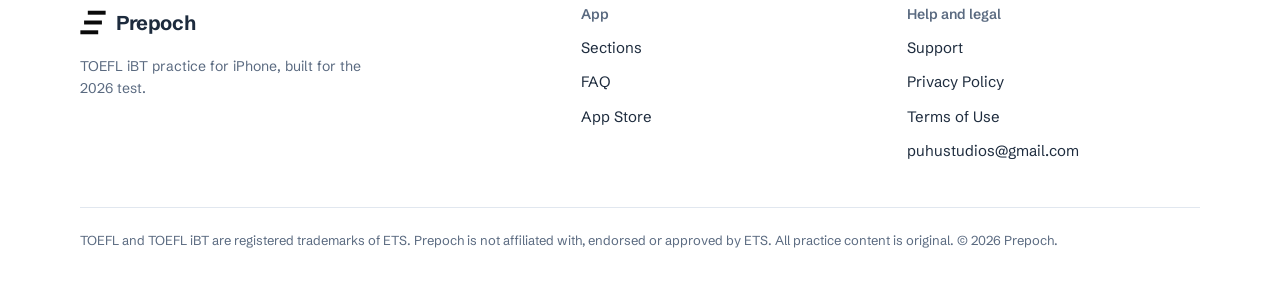
==== commit e91b4469: "Redesign website" ====
--- a/index.html
+++ b/index.html
@@ -6,22 +6,27 @@
 <title>Prepoch: TOEFL iBT prep for iPhone</title>
 <meta name="description" content="Practice every task type of the 2026 TOEFL iBT, get feedback that shows you why, and see your band move. Your first practice is free.">
 <meta name="theme-color" content="#FFFFFF">
+<link rel="canonical" href="https://prepoch.puhustudios.com/">
+<meta property="og:type" content="website">
+<meta property="og:url" content="https://prepoch.puhustudios.com/">
 <meta property="og:title" content="Prepoch: TOEFL iBT prep for iPhone">
 <meta property="og:description" content="Practice every task type of the 2026 TOEFL iBT, get feedback that shows you why, and see your band move. Your first practice is free.">
-<meta property="og:image" content="assets/shots/today.webp">
+<meta property="og:image" content="https://prepoch.puhustudios.com/assets/brand/og.jpg">
+<meta name="twitter:card" content="summary_large_image">
+<meta name="apple-itunes-app" content="app-id=6819005801">
 <link rel="icon" type="image/svg+xml" href="assets/brand/mark.svg">
 <link rel="icon" type="image/png" href="assets/brand/favicon.png">
 <link rel="apple-touch-icon" href="assets/brand/apple-touch-icon.png">
 <link rel="preconnect" href="https://fonts.googleapis.com">
 <link rel="preconnect" href="https://fonts.gstatic.com" crossorigin>
-<link href="https://fonts.googleapis.com/css2?family=Schibsted+Grotesk:wght@400..900&display=swap" rel="stylesheet">
+<link href="https://fonts.googleapis.com/css2?family=Schibsted+Grotesk:wght@400..800&display=swap" rel="stylesheet">
 <link rel="stylesheet" href="styles.css">
 </head>
 <body class="page-home">
 <a class="skip" href="#main">Skip to content</a>
 <header class="site-head">
   <div class="wrap head-row">
-    <a class="brand" href="index.html" aria-label="Prepoch home"><img src="assets/brand/mark.svg" alt="" width="30" height="29">Prepoch</a>
+    <a class="brand" href="index.html" aria-label="Prepoch home"><img src="assets/brand/mark.svg" alt="" width="26" height="25">Prepoch</a>
     <nav class="nav" aria-label="Main">
       <a href="index.html#sections">Sections</a>
       <a href="index.html#feedback">Feedback</a>
@@ -35,68 +40,76 @@
   <section class="hero">
     <div class="wrap hero-grid">
       <div>
-        <h1>Don't just study more. Study smarter.</h1>
+        <h1><span class="quiet">Don't just study more.</span> Study smarter.</h1>
         <p class="lede">Prepoch is TOEFL iBT practice for iPhone, built for the 2026 test. Practice every task type, get feedback that shows you why, and see your band move.</p>
         <div class="hero-actions">
-          <a class="btn" href="https://apps.apple.com/app/id6819005801">Download on the App Store</a>
+          <a class="btn btn-lg" href="https://apps.apple.com/app/id6819005801">Download on the App Store</a>
           <a class="link" href="#sections">See what's inside</a>
         </div>
         <p class="hero-note">Your first practice is free. No subscription needed to try it.</p>
       </div>
-      <div class="hero-art">
-        <div class="phone"><img src="assets/shots/today.webp" alt="The Today screen: a suggested practice, the daily warm-up and review, and today's words" width="720" height="1484" fetchpriority="high"></div>
-      </div>
-    </div>
-  </section>
-
-  <section class="section" id="sections" style="padding-top:0">
-    <div class="wrap">
-      <div class="section-head">
+      <div class="stage">
+        <div class="tile t-reading"><img src="assets/engrave/reading.webp" alt="" width="640" height="640"></div>
+        <div class="tile t-listening"><img src="assets/engrave/listening.webp" alt="" width="640" height="640"></div>
+        <div class="tile t-writing"><img src="assets/engrave/writing.webp" alt="" width="640" height="640"></div>
+        <div class="tile t-speaking"><img src="assets/engrave/speaking.webp" alt="" width="640" height="640"></div>
+        <div class="phone"><img src="assets/screens/today.webp" alt="The Today screen: a suggested practice, the daily warm-up and review, and today's words" width="660" height="1382" fetchpriority="high"></div>
+      </div>
+    </div>
+  </section>
+
+  <section class="block block-tint" id="sections">
+    <div class="wrap">
+      <div class="block-head">
         <h2>Four test sections, plus words and grammar.</h2>
         <p class="lede">Each section has every task type of the new test and a timed section exam. Practice one task at a time, or sit the whole section like test day.</p>
       </div>
-      <div class="cards">
-      <article class="card reading">
-        <h3>Reading</h3>
-        <p>Fill in missing letters, read everyday notices and emails, and work through academic passages.</p>
-        <ul class="tasks" aria-label="Reading tasks"><li>Complete the Words</li><li>Read in Daily Life</li><li>Academic Passage</li></ul>
-        <div class="phone"><img src="assets/shots/reading.webp" alt="The Complete the Words start screen" width="720" height="1490" loading="lazy" decoding="async"></div>
-      </article>
-      <article class="card listening">
-        <h3>Listening</h3>
-        <p>Short replies, conversations, campus announcements and academic talks, played once like on test day.</p>
-        <ul class="tasks" aria-label="Listening tasks"><li>Choose a Response</li><li>Conversations</li><li>Announcements</li><li>Academic Talks</li></ul>
-        <div class="phone"><img src="assets/shots/listening.webp" alt="The Announcement start screen" width="720" height="1490" loading="lazy" decoding="async"></div>
-      </article>
-      <article class="card writing">
-        <h3>Writing</h3>
-        <p>Build sentences, write an email for a real situation and join an academic discussion.</p>
-        <ul class="tasks" aria-label="Writing tasks"><li>Build a Sentence</li><li>Write an Email</li><li>Academic Discussion</li></ul>
-        <div class="phone"><img src="assets/shots/writing.webp" alt="The Write an Email start screen" width="720" height="1490" loading="lazy" decoding="async"></div>
-      </article>
-      <article class="card speaking">
-        <h3>Speaking</h3>
-        <p>Repeat what you hear, then answer a researcher's questions out loud and get your answers scored.</p>
-        <ul class="tasks" aria-label="Speaking tasks"><li>Listen and Repeat</li><li>Take an Interview</li></ul>
-        <div class="phone"><img src="assets/shots/speaking.webp" alt="The Take an Interview start screen" width="720" height="1490" loading="lazy" decoding="async"></div>
-      </article>
-      <article class="card vocabulary">
-        <h3>Vocabulary</h3>
-        <p>Three new academic words a day, each with an example, collocations and synonyms. Then test yourself by level.</p>
-        <ul class="tasks" aria-label="Vocabulary tasks"><li>B1</li><li>B2</li><li>C1</li><li>Mixed tests</li></ul>
-        <div class="phone"><img src="assets/shots/vocabulary.webp" alt="Vocabulary tests from B1 to C1" width="720" height="1490" loading="lazy" decoding="async"></div>
-      </article>
-      <article class="card grammar">
-        <h3>Grammar</h3>
-        <p>Short lessons, unit by unit, with examples and quick checks that fix the patterns you get wrong.</p>
-        <ul class="tasks" aria-label="Grammar tasks"><li>Lessons</li><li>Examples</li><li>Practice</li></ul>
-        <div class="phone"><img src="assets/shots/grammar.webp" alt="A grammar lesson on parts of speech" width="720" height="1490" loading="lazy" decoding="async"></div>
-      </article>
-      </div>
-    </div>
-  </section>
-
-  <section class="section" id="feedback">
+      <h3 class="subhead">Test sections</h3>
+      <div class="tiles">
+        <article class="tile-card c-reading span-7">
+          <h3>Reading</h3>
+          <p>Fill in missing letters, read everyday notices and emails, and work through academic passages.</p>
+          <ul class="tasks" aria-label="Reading tasks"><li>Complete the Words</li><li>Read in Daily Life</li><li>Academic Passage</li></ul>
+          <img class="art" src="assets/engrave/reading.webp" alt="" width="640" height="640" loading="lazy" decoding="async">
+        </article>
+        <article class="tile-card c-listening span-5">
+          <h3>Listening</h3>
+          <p>Short replies, conversations, campus announcements and academic talks, played once like on test day.</p>
+          <ul class="tasks" aria-label="Listening tasks"><li>Choose a Response</li><li>Conversations</li><li>Announcements</li><li>Academic Talks</li></ul>
+          <img class="art" src="assets/engrave/listening.webp" alt="" width="640" height="640" loading="lazy" decoding="async">
+        </article>
+        <article class="tile-card c-writing span-5">
+          <h3>Writing</h3>
+          <p>Build sentences, write an email for a real situation and join an academic discussion.</p>
+          <ul class="tasks" aria-label="Writing tasks"><li>Build a Sentence</li><li>Write an Email</li><li>Academic Discussion</li></ul>
+          <img class="art" src="assets/engrave/writing.webp" alt="" width="640" height="640" loading="lazy" decoding="async">
+        </article>
+        <article class="tile-card c-speaking span-7">
+          <h3>Speaking</h3>
+          <p>Repeat what you hear, then answer a researcher's questions out loud and get your answers scored.</p>
+          <ul class="tasks" aria-label="Speaking tasks"><li>Listen and Repeat</li><li>Take an Interview</li></ul>
+          <img class="art" src="assets/engrave/speaking.webp" alt="" width="640" height="640" loading="lazy" decoding="async">
+        </article>
+      </div>
+      <h3 class="subhead" style="margin-top:36px">Words and grammar</h3>
+      <div class="tiles">
+        <article class="tile-card c-vocabulary span-6">
+          <h3>Vocabulary</h3>
+          <p>Three new academic words a day, each with an example, collocations and synonyms. Then test yourself by level.</p>
+          <ul class="tasks" aria-label="Vocabulary tasks"><li>B1, B2 and C1 words</li><li>Mixed tests</li></ul>
+          <img class="art" src="assets/engrave/vocabulary.webp" alt="" width="640" height="640" loading="lazy" decoding="async">
+        </article>
+        <article class="tile-card c-grammar span-6">
+          <h3>Grammar</h3>
+          <p>Short lessons, unit by unit, with examples and quick checks that fix the patterns you get wrong.</p>
+          <ul class="tasks" aria-label="Grammar tasks"><li>Lessons and examples</li><li>Practice</li></ul>
+          <img class="art" src="assets/engrave/grammar.webp" alt="" width="640" height="640" loading="lazy" decoding="async">
+        </article>
+      </div>
+    </div>
+  </section>
+
+  <section class="block" id="feedback">
     <div class="wrap split">
       <div>
         <h2>Every answer comes with the why.</h2>
@@ -107,54 +120,96 @@
         </div>
       </div>
       <div class="duo">
-        <div class="phone"><img src="assets/shots/result-reading.webp" alt="A Complete the Words result: 6 of 10 right, with every missing part marked right or wrong" width="720" height="1490" loading="lazy" decoding="async"></div>
-        <div class="phone"><img src="assets/shots/result-listening.webp" alt="A Conversation result: the answer given, the correct answer and why" width="720" height="1490" loading="lazy" decoding="async"></div>
-      </div>
-    </div>
-  </section>
-
-  <section class="section">
-    <div class="wrap">
-      <div class="section-head">
+        <div class="phone"><img src="assets/screens/result-reading.webp" alt="A Complete the Words result: 6 of 10 right, with every missing part marked right or wrong" width="660" height="1382" loading="lazy" decoding="async"></div>
+        <div class="phone"><img src="assets/screens/review-listening.webp" alt="A Conversation result: the answer given, the correct answer and why" width="660" height="1382" loading="lazy" decoding="async"></div>
+      </div>
+    </div>
+  </section>
+
+  <section class="block block-tint">
+    <div class="wrap">
+      <div class="block-head">
+        <h2>Take a look inside.</h2>
+        <p class="lede">Every task opens with what it asks of you and how long it takes. Practice shows tips and answers as you go; exams don't.</p>
+      </div>
+      <div class="gallery" tabindex="0" aria-label="Screens from the app">
+        <figure class="shot s-warmup">
+          <figcaption>Every TOEFL section, in one place.</figcaption>
+          <div class="phone"><img src="assets/screens/study.webp" alt="The Study screen: Reading, Listening, Writing, Speaking, Vocabulary and Grammar" width="660" height="1382" loading="lazy" decoding="async"></div>
+        </figure>
+        <figure class="shot s-writing">
+          <figcaption>Write the email. Get your feedback.</figcaption>
+          <div class="phone"><img src="assets/screens/email.webp" alt="The Write an Email start screen" width="660" height="1382" loading="lazy" decoding="async"></div>
+        </figure>
+        <figure class="shot s-speaking">
+          <figcaption>Practice speaking with exam prompts.</figcaption>
+          <div class="phone"><img src="assets/screens/interview.webp" alt="The Take an Interview start screen" width="660" height="1382" loading="lazy" decoding="async"></div>
+        </figure>
+        <figure class="shot s-listening">
+          <figcaption>Listen once, like on test day.</figcaption>
+          <div class="phone"><img src="assets/screens/announcement.webp" alt="The Announcement start screen" width="660" height="1382" loading="lazy" decoding="async"></div>
+        </figure>
+        <figure class="shot s-reading">
+          <figcaption>Practice the new TOEFL task types.</figcaption>
+          <div class="phone"><img src="assets/screens/complete-words.webp" alt="The Complete the Words start screen" width="660" height="1382" loading="lazy" decoding="async"></div>
+        </figure>
+        <figure class="shot s-grammar">
+          <figcaption>Learn the rules, unit by unit.</figcaption>
+          <div class="phone"><img src="assets/screens/grammar.webp" alt="A grammar lesson on parts of speech" width="660" height="1382" loading="lazy" decoding="async"></div>
+        </figure>
+        <figure class="shot s-vocabulary">
+          <figcaption>Learn words by level, B1 to C1.</figcaption>
+          <div class="phone"><img src="assets/screens/vocabulary.webp" alt="Vocabulary tests from B1 to C1" width="660" height="1382" loading="lazy" decoding="async"></div>
+        </figure>
+      </div>
+    </div>
+  </section>
+
+  <section class="block">
+    <div class="wrap">
+      <div class="block-head">
         <h2>A day with Prepoch.</h2>
         <p class="lede">A little practice every day, across all four sections, with the app keeping track of what comes next.</p>
       </div>
       <ol class="steps">
         <li><h3>Open Today</h3><p>See what to practice next, your daily warm-up and review, and three new words.</p></li>
-        <li><h3>Practice one task</h3><p>Pick a task in any section. Practice shows tips and answers as you go; exams don't.</p></li>
+        <li><h3>Practice one task</h3><p>Pick a task in any section and get your result, with the reason for every answer.</p></li>
         <li><h3>Review what you missed</h3><p>Your mistakes and new words come back as short review cards until you know them.</p></li>
       </ol>
     </div>
   </section>
 
-  <section class="section" style="padding-top:0">
-    <div class="wrap">
-      <div class="section-head">
+  <section class="block" style="padding-top:0">
+    <div class="wrap">
+      <div class="block-head">
         <h2>Your score, on the new 1–6 scale.</h2>
         <p class="lede">See your estimated band for each section and overall, with the matching CEFR level, and how close you are to your target.</p>
       </div>
       <div class="scale" role="img" aria-label="The TOEFL band scale from 1 to 6, with CEFR levels A1 to C2. Band 5 is marked as an example target.">
-        <div class="band"><b>1</b><span>A1</span></div>
-        <div class="band"><b>2</b><span>A2</span></div>
-        <div class="band"><b>3</b><span>B1</span></div>
-        <div class="band"><b>4</b><span>B2</span></div>
-        <div class="band is-target"><b>5</b><span>C1<br>Your target</span></div>
-        <div class="band"><b>6</b><span>C2</span></div>
+        <div class="band" style="--n:1"><b>1</b><span>A1</span></div>
+        <div class="band" style="--n:2"><b>2</b><span>A2</span></div>
+        <div class="band" style="--n:3"><b>3</b><span>B1</span></div>
+        <div class="band" style="--n:4"><b>4</b><span>B2</span></div>
+        <div class="band is-target" style="--n:5"><b>5</b><span>C1</span></div>
+        <div class="band" style="--n:6"><b>6</b><span>C2</span></div>
       </div>
       <p class="small scale-note">Scores in Prepoch are practice estimates. They are not official TOEFL scores.</p>
     </div>
   </section>
 
-  <section class="section" id="free" style="padding-top:0">
+  <section class="block" id="free" style="padding-top:0">
     <div class="wrap">
       <div class="free">
-        <h2>Your first practice is free.</h2>
-        <p class="lede" style="color:inherit">Sign in with Apple or Google and try any practice with full feedback. After that, practices use credits: one credit per practice, two to four for a full section exam.</p>
-      </div>
-    </div>
-  </section>
-
-  <section class="section" id="faq" style="padding-top:0">
+        <div>
+          <h2>Your first practice is free.</h2>
+          <p>Sign in with Apple or Google and try any practice with full feedback. After that, practices use credits: one credit per practice, two to four for a full section exam.</p>
+        </div>
+        <a class="btn btn-lg" href="https://apps.apple.com/app/id6819005801">Download on the App Store</a>
+      </div>
+    </div>
+  </section>
+
+  <section class="block" id="faq" style="padding-top:0">
     <div class="wrap faq">
       <h2>Questions.</h2>
       <div class="faq-list">
@@ -171,7 +226,8 @@
   <section class="wrap">
     <div class="closing">
       <h2>Start with a free practice today.</h2>
-      <a class="btn" href="https://apps.apple.com/app/id6819005801">Download on the App Store</a>
+      <a class="btn btn-lg btn-light" href="https://apps.apple.com/app/id6819005801">Download on the App Store</a>
+      <img src="assets/engrave/grammar.webp" alt="" width="640" height="640" loading="lazy" decoding="async">
     </div>
   </section>
 </main>
@@ -179,7 +235,7 @@
   <div class="wrap">
     <div class="foot-grid">
       <div>
-        <a class="brand" href="index.html"><img src="assets/brand/mark.svg" alt="" width="30" height="29">Prepoch</a>
+        <a class="brand" href="index.html"><img src="assets/brand/mark.svg" alt="" width="26" height="25">Prepoch</a>
         <p class="small" style="margin-top:14px;max-width:22em">TOEFL iBT practice for iPhone, built for the 2026 test.</p>
       </div>
       <div>
--- a/styles.css
+++ b/styles.css
@@ -1,17 +1,14 @@
-/* Prepoch website — 10 Nov 2026.
-   The page is built like the app's Study screen: a white page, navy ink, and the app's own category colours used
-   as large flat blocks with the real screens rising out of them. One family (Schibsted Grotesk), no gradients,
-   no card shadows. */
-
+/* Prepoch website. Tokens follow the app's final palette (9–10 Nov 2026). */
 :root {
-  --ink: #202B3A;
-  --ink-2: #4A5668;
-  --muted: #617187;
-  --navy: #26364B;
-  --navy-press: #1C2A3B;
+  --ink: #1D2B3D;
+  --navy: #263F60;
+  --navy-dark: #1C304B;
+  --text-2: #5A6A80;
+  --text-3: #8996A7;
   --page: #FFFFFF;
-  --surface: #F3F5F7;
-  --line: #E8EBEF;
+  --surface: #F6F8FB;
+  --surface-2: #EEF2F7;
+  --line: #E1E7EF;
 
   --reading: #80CCA3;
   --listening: #F18E7D;
@@ -19,213 +16,244 @@
   --speaking: #F6E69B;
   --vocabulary: #B49AF5;
   --grammar: #F8C1E2;
-  --warmup: #F4BD85;
-  --review: #D2ED86;
-
-  --font: "Schibsted Grotesk", system-ui, -apple-system, "Segoe UI", sans-serif;
-  --max: 1180px;
-  --gutter: clamp(16px, 4vw, 40px);
-  --r-block: 32px;
-  --r-phone: 34px;
-}
-
-*, *::before, *::after { box-sizing: border-box; }
+  --warmup: #F7CA91;
+  --review: #E8F48A;
+
+  --r-tile: 28px;
+  --r-card: 20px;
+  --wrap: 1120px;
+  --gutter: 24px;
+  --font: "Schibsted Grotesk", -apple-system, BlinkMacSystemFont, "Helvetica Neue", Arial, sans-serif;
+}
+
+* { box-sizing: border-box; }
 html { -webkit-text-size-adjust: 100%; scroll-behavior: smooth; }
-@media (prefers-reduced-motion: reduce) { html { scroll-behavior: auto; } }
 body {
   margin: 0;
   background: var(--page);
   color: var(--ink);
   font-family: var(--font);
-  font-size: 18px;
+  font-size: 17px;
   line-height: 1.55;
   -webkit-font-smoothing: antialiased;
   text-rendering: optimizeLegibility;
 }
 img { display: block; max-width: 100%; height: auto; }
 a { color: inherit; }
-:focus-visible { outline: 3px solid var(--navy); outline-offset: 3px; border-radius: 6px; }
-
-.wrap { width: 100%; max-width: var(--max); margin: 0 auto; padding: 0 var(--gutter); }
-.skip { position: absolute; left: -9999px; top: 8px; background: var(--navy); color: #fff; padding: 10px 16px; border-radius: 10px; z-index: 10; }
+h1, h2, h3, p, ul, ol, figure { margin: 0; }
+ul, ol { padding: 0; list-style: none; }
+:focus-visible { outline: 3px solid #83B9EC; outline-offset: 3px; border-radius: 6px; }
+
+.wrap { width: 100%; max-width: calc(var(--wrap) + 2 * var(--gutter)); margin-inline: auto; padding-inline: var(--gutter); }
+.skip { position: absolute; left: -9999px; top: 8px; background: var(--navy); color: #fff; padding: 10px 16px; border-radius: 999px; z-index: 100; }
 .skip:focus { left: 16px; }
 
-/* ── Type ─────────────────────────────────────────── */
-h1, h2, h3 { margin: 0; color: var(--ink); font-weight: 750; letter-spacing: -0.025em; }
-h1 { font-size: clamp(46px, 7.4vw, 92px); line-height: 0.98; letter-spacing: -0.04em; font-weight: 800; }
-h2 { font-size: clamp(34px, 4.6vw, 58px); line-height: 1.02; letter-spacing: -0.035em; }
-h3 { font-size: clamp(26px, 2.6vw, 34px); line-height: 1.08; }
-p { margin: 0; }
-.lede { font-size: clamp(19px, 1.7vw, 22px); line-height: 1.5; color: var(--ink-2); max-width: 36em; }
-.small { font-size: 15px; color: var(--muted); }
-
-/* ── Buttons ─────────────────────────────────────── */
+h1, h2, h3 { font-weight: 700; letter-spacing: -0.022em; line-height: 1.08; text-wrap: balance; }
+h2 { font-size: clamp(30px, 4.2vw, 46px); }
+h3 { font-size: 20px; letter-spacing: -0.012em; line-height: 1.25; }
+.lede { font-size: clamp(17px, 1.6vw, 19px); color: var(--text-2); max-width: 34em; text-wrap: pretty; }
+.small { font-size: 14px; color: var(--text-2); }
+
+/* Buttons: the app's navy capsule. */
 .btn {
   display: inline-flex; align-items: center; justify-content: center; gap: 10px;
-  min-height: 56px; padding: 0 28px; border-radius: 999px;
-  background: var(--navy); color: #fff; text-decoration: none;
-  font-weight: 650; font-size: 17px; letter-spacing: -0.01em;
+  min-height: 48px; padding: 0 22px;
+  background: var(--navy); color: #fff;
+  font: inherit; font-weight: 600; font-size: 16px; text-decoration: none; white-space: nowrap;
+  border-radius: 999px;
   transition: background-color .15s ease;
 }
-.btn:hover { background: var(--navy-press); }
+.btn:hover { background: var(--navy-dark); }
+.btn:active { background: #172940; }
 .btn svg { width: 18px; height: 18px; flex: none; }
-.link { font-weight: 600; text-decoration: underline; text-decoration-thickness: 1.5px; text-underline-offset: 4px; }
-.link:hover { text-decoration-color: var(--muted); }
-
-/* ── Header ──────────────────────────────────────── */
-.site-head { position: sticky; top: 0; z-index: 5; background: rgba(255,255,255,.92); backdrop-filter: saturate(1.4) blur(14px); -webkit-backdrop-filter: saturate(1.4) blur(14px); border-bottom: 1px solid transparent; }
+.btn-lg { min-height: 56px; padding: 0 28px; font-size: 17px; }
+.btn-light { background: #fff; color: var(--navy); }
+.btn-light:hover { background: #EAF1F9; }
+.link { font-weight: 600; color: var(--navy); text-underline-offset: 4px; text-decoration-thickness: 1.5px; }
+
+/* Header */
+.site-head { position: sticky; top: 0; z-index: 50; background: rgba(255, 255, 255, .86); backdrop-filter: saturate(1.6) blur(14px); -webkit-backdrop-filter: saturate(1.6) blur(14px); border-bottom: 1px solid transparent; transition: border-color .2s ease; }
 .site-head.scrolled { border-bottom-color: var(--line); }
-.head-row { display: flex; align-items: center; gap: 28px; min-height: 72px; }
-.brand { display: inline-flex; align-items: center; gap: 12px; text-decoration: none; font-weight: 800; font-size: 22px; letter-spacing: -0.03em; }
-.brand img { width: 30px; height: 29px; }   /* the app's three-step mark, no tile */
-.nav { display: flex; gap: 26px; margin-left: auto; }
-.nav a { text-decoration: none; font-size: 16px; font-weight: 550; color: var(--ink-2); }
+.head-row { display: flex; align-items: center; gap: 28px; height: 68px; }
+.brand { display: inline-flex; align-items: center; gap: 10px; font-weight: 700; font-size: 20px; letter-spacing: -0.02em; text-decoration: none; color: var(--ink); }
+.brand img { width: 26px; height: auto; }
+.nav { display: flex; gap: 28px; margin-left: auto; }
+.nav a { font-size: 15px; font-weight: 500; color: var(--text-2); text-decoration: none; padding: 8px 0; }
 .nav a:hover { color: var(--ink); }
-.head-row .btn { min-height: 44px; padding: 0 20px; font-size: 15px; }
-@media (max-width: 820px) { .nav { display: none; } .head-row .btn { margin-left: auto; } }
-
-/* ── Hero ────────────────────────────────────────── */
-.hero { padding: clamp(40px, 7vw, 96px) 0 clamp(56px, 8vw, 110px); }
-.hero-grid { display: grid; grid-template-columns: 1.15fr 0.85fr; gap: clamp(32px, 5vw, 72px); align-items: center; }
-.hero h1 { max-width: 9.5em; }
-.hero .lede { margin-top: 28px; }
-.hero-actions { display: flex; flex-wrap: wrap; align-items: center; gap: 18px 26px; margin-top: 36px; }
-.hero-note { margin-top: 18px; font-size: 15px; color: var(--muted); }
-.hero-art { position: relative; background: var(--review); border-radius: var(--r-block); padding: 40px 0 0; overflow: hidden; display: flex; justify-content: center; min-height: 560px; }
-.hero-art .phone { width: min(78%, 330px); }
+.site-head .btn { min-height: 40px; padding: 0 18px; font-size: 15px; }
+
+/* Hero */
+.hero { padding: clamp(40px, 7vw, 88px) 0 clamp(56px, 8vw, 104px); overflow: hidden; }
+.hero-grid { display: grid; grid-template-columns: minmax(0, 1.08fr) minmax(0, 1fr); gap: clamp(32px, 5vw, 72px); align-items: center; }
+.hero h1 { font-size: clamp(40px, 5.3vw, 66px); letter-spacing: -0.035em; line-height: 1.02; }
+.hero h1 .quiet { display: block; color: var(--text-3); font-weight: 600; }
+.hero .lede { margin-top: 24px; }
+.hero-actions { display: flex; flex-wrap: wrap; align-items: center; gap: 14px 24px; margin-top: 32px; }
+.hero-note { margin-top: 18px; font-size: 14.5px; color: var(--text-2); }
+
+/* The four section tiles of the app's Study page, with the Today screen standing in front. */
+.stage { position: relative; display: grid; grid-template-columns: 1fr 1fr; gap: 12px; aspect-ratio: 1 / 1; max-width: 560px; margin-inline: auto; width: 100%; }
+.stage .tile { position: relative; border-radius: var(--r-tile); overflow: hidden; }
+.stage .tile img { position: absolute; width: 64%; }
+.stage .t-reading { background: var(--reading); }
+.stage .t-listening { background: var(--listening); }
+.stage .t-writing { background: var(--writing); }
+.stage .t-speaking { background: var(--speaking); }
+.stage .t-reading img { left: 3%; top: 14%; width: 54%; }
+.stage .t-listening img { right: 3%; top: 10%; width: 50%; }
+.stage .t-writing img { left: -12%; bottom: 3%; width: 62%; transform: scaleX(-1); }
+.stage .t-speaking img { right: 3%; bottom: 4%; width: 48%; }
+.stage .phone { position: absolute; left: 50%; top: 50%; width: 44%; transform: translate(-50%, -50%); }
+
+.phone { border-radius: 9% / 4.4%; overflow: hidden; background: #fff; box-shadow: 0 0 0 1px rgba(29, 43, 61, .10), 0 30px 60px -22px rgba(29, 43, 61, .38), 0 12px 24px -14px rgba(29, 43, 61, .22); }
+.phone img { width: 100%; }
+
+@media (prefers-reduced-motion: no-preference) {
+  .stage .tile { animation: tile-in .7s cubic-bezier(.2, .8, .2, 1) both; }
+  .stage .t-listening { animation-delay: .06s; }
+  .stage .t-writing { animation-delay: .12s; }
+  .stage .t-speaking { animation-delay: .18s; }
+  .stage .phone { animation: phone-in .9s cubic-bezier(.2, .8, .2, 1) .22s both; }
+  @keyframes tile-in { from { opacity: 0; transform: scale(.94); } to { opacity: 1; transform: none; } }
+  @keyframes phone-in { from { opacity: 0; transform: translate(-50%, -44%); } to { opacity: 1; transform: translate(-50%, -50%); } }
+}
+
+/* Sections */
+.block { padding: clamp(56px, 8vw, 104px) 0; }
+.block-tint { background: var(--surface); }
+.block-head { display: grid; grid-template-columns: minmax(0, 1fr) minmax(0, 1fr); gap: 20px 56px; align-items: end; margin-bottom: clamp(28px, 4vw, 48px); }
+.block-head .lede { justify-self: end; }
+
+.subhead { font-size: 15px; font-weight: 600; color: var(--text-2); margin: 0 0 14px; letter-spacing: 0; }
+.subhead + .tiles { margin-bottom: 36px; }
+.tiles { display: grid; grid-template-columns: repeat(12, minmax(0, 1fr)); gap: 16px; }
+.tile-card { position: relative; overflow: hidden; border-radius: var(--r-tile); padding: 30px 30px 32px; min-height: 320px; display: flex; flex-direction: column; color: var(--ink); }
+.tile-card h3 { font-size: clamp(26px, 2.8vw, 34px); letter-spacing: -0.025em; line-height: 1.05; }
+.tile-card p { margin-top: 10px; max-width: 19em; font-size: 16px; line-height: 1.45; color: rgba(29, 43, 61, .86); }
+.tile-card .tasks { margin-top: auto; padding-top: 28px; max-width: 58%; font-size: 15px; font-weight: 600; line-height: 1.3; position: relative; z-index: 1; }
+.tile-card .tasks li { padding: 9px 0; border-top: 1px solid rgba(29, 43, 61, .16); }
+.tile-card .art { position: absolute; right: -8px; bottom: -6px; width: min(46%, 250px); pointer-events: none; }
+.span-7 { grid-column: span 7; } .span-5 { grid-column: span 5; } .span-6 { grid-column: span 6; }
+.span-7 .art { width: min(44%, 280px); }
+.c-reading { background: var(--reading); } .c-listening { background: var(--listening); }
+.c-writing { background: var(--writing); } .c-speaking { background: var(--speaking); }
+.c-vocabulary { background: var(--vocabulary); } .c-grammar { background: var(--grammar); }
+.c-reading .art { bottom: -22px; }
+.c-writing .art { right: -34px; bottom: -4px; width: min(52%, 270px); }
+.c-vocabulary .art { bottom: -30px; }
+
+/* Screens: the App Store set, scrolled sideways. */
+.gallery { display: flex; gap: 20px; overflow-x: auto; scroll-snap-type: x mandatory; padding: 8px var(--gutter) 28px; margin-inline: calc(-1 * var(--gutter)); scrollbar-width: thin; scrollbar-color: #CBD5E1 transparent; }
+.shot { flex: 0 0 min(72vw, 264px); scroll-snap-align: center; border-radius: var(--r-tile); padding: 26px 20px 0; overflow: hidden; display: flex; flex-direction: column; }
+.shot figcaption { font-size: 19px; font-weight: 700; letter-spacing: -0.015em; line-height: 1.18; text-align: center; min-height: 3.6em; text-wrap: balance; }
+.shot .phone { margin-top: 14px; border-radius: 26px 26px 0 0; box-shadow: 0 0 0 1px rgba(29, 43, 61, .08), 0 18px 34px -18px rgba(29, 43, 61, .35); max-height: 400px; }
+.s-review { background: var(--review); } .s-warmup { background: var(--warmup); }
+.s-reading { background: var(--reading); } .s-listening { background: var(--listening); }
+.s-writing { background: var(--writing); } .s-speaking { background: var(--speaking); }
+.s-vocabulary { background: var(--vocabulary); } .s-grammar { background: var(--grammar); }
+
+/* Feedback */
+.split { display: grid; grid-template-columns: minmax(0, 1fr) minmax(0, 1fr); gap: clamp(32px, 6vw, 88px); align-items: center; }
+.points { margin-top: 32px; display: grid; gap: 0; }
+.point { padding: 20px 0; border-top: 1px solid var(--line); }
+.point:last-child { border-bottom: 1px solid var(--line); }
+.point p { margin-top: 6px; color: var(--text-2); font-size: 16px; max-width: 30em; }
+.duo { position: relative; display: grid; grid-template-columns: 1fr 1fr; gap: 18px; align-items: start; background: var(--surface-2); border-radius: var(--r-tile); padding: 36px 28px 0; overflow: hidden; max-height: 500px; }
+.duo .phone { border-radius: 26px 26px 0 0; }
+.duo .phone:last-child { margin-top: 44px; }
+
+/* A day with Prepoch: a real sequence, so it is numbered. */
+.steps { display: grid; grid-template-columns: repeat(3, minmax(0, 1fr)); gap: 16px; counter-reset: step; }
+.steps li { counter-increment: step; background: #fff; border: 1px solid var(--line); border-radius: var(--r-card); padding: 26px 26px 28px; }
+.steps li::before { content: counter(step); display: grid; place-items: center; width: 36px; height: 36px; border-radius: 50%; background: var(--navy); color: #fff; font-weight: 700; font-size: 16px; margin-bottom: 20px; }
+.steps p { margin-top: 8px; color: var(--text-2); font-size: 16px; }
+
+/* Band scale: six rising bars, like the level marks in the app. */
+.scale { display: grid; grid-template-columns: repeat(6, minmax(0, 1fr)); gap: 10px; align-items: end; height: 300px; margin-top: 8px; }
+.band { position: relative; height: calc(26% + var(--n) * 12.3%); border-radius: 16px 16px 6px 6px; background: var(--surface-2); padding: 14px 16px; display: flex; flex-direction: column; justify-content: space-between; }
+.band b { font-size: clamp(26px, 3.4vw, 40px); font-weight: 700; letter-spacing: -0.03em; line-height: 1; }
+.band span { font-size: 14px; font-weight: 600; color: var(--text-2); }
+.band.is-target { background: var(--navy); color: #fff; }
+.band.is-target span { color: #CFE0F7; }
+.band.is-target::before { content: "Your target"; position: absolute; left: 0; right: 0; top: -30px; text-align: center; font-size: 14px; font-weight: 600; color: var(--navy); }
+.scale-note { margin-top: 18px; }
+
+/* Free */
+.free { display: grid; grid-template-columns: minmax(0, 1fr) auto; gap: 24px 48px; align-items: center; background: var(--review); border-radius: var(--r-tile); padding: clamp(28px, 5vw, 56px); }
+.free p { margin-top: 14px; max-width: 36em; font-size: 17px; color: rgba(29, 43, 61, .88); }
+
+/* FAQ */
+.faq { display: grid; grid-template-columns: minmax(0, .8fr) minmax(0, 1.6fr); gap: 24px 56px; align-items: start; }
+.faq-list details { border-top: 1px solid var(--line); }
+.faq-list details:last-child { border-bottom: 1px solid var(--line); }
+.faq-list summary { cursor: pointer; list-style: none; display: flex; justify-content: space-between; gap: 20px; align-items: center; padding: 20px 0; font-weight: 600; font-size: 18px; letter-spacing: -0.01em; }
+.faq-list summary::-webkit-details-marker { display: none; }
+.faq-list summary::after { content: ""; flex: none; width: 12px; height: 12px; border-right: 2px solid var(--navy); border-bottom: 2px solid var(--navy); transform: rotate(45deg) translate(-3px, -3px); transition: transform .2s ease; }
+.faq-list details[open] summary::after { transform: rotate(-135deg) translate(-3px, -3px); }
+.faq-list details p { padding: 0 40px 22px 0; color: var(--text-2); max-width: 42em; }
+.faq-list a { color: var(--navy); font-weight: 600; text-underline-offset: 3px; }
+
+/* Closing */
+.closing { position: relative; overflow: hidden; background: var(--navy); color: #fff; border-radius: var(--r-tile); padding: clamp(40px, 7vw, 84px) clamp(28px, 6vw, 72px); display: grid; gap: 28px; justify-items: start; }
+.closing h2 { max-width: 12em; }
+.closing img { position: absolute; right: clamp(-40px, 2vw, 40px); bottom: -24px; width: min(34%, 300px); pointer-events: none; }
+
+/* Footer */
+.site-foot { margin-top: clamp(56px, 8vw, 104px); border-top: 1px solid var(--line); padding: 48px 0 40px; }
+.foot-grid { display: grid; grid-template-columns: 1.6fr 1fr 1fr; gap: 32px; }
+.site-foot h2 { font-size: 14px; font-weight: 600; letter-spacing: 0; color: var(--text-2); margin-bottom: 12px; }
+.site-foot li { margin: 8px 0; }
+.site-foot li a { font-size: 15px; text-decoration: none; overflow-wrap: anywhere; }
+.site-foot li a:hover { text-decoration: underline; text-underline-offset: 3px; }
+.foot-note { margin-top: 36px; padding-top: 22px; border-top: 1px solid var(--line); font-size: 13px; color: var(--text-2); max-width: none; }
+
+/* Document pages: privacy, terms, support */
+.doc { max-width: 760px; margin-inline: auto; padding: clamp(40px, 6vw, 72px) var(--gutter) 24px; }
+.doc h1 { font-size: clamp(36px, 5vw, 52px); letter-spacing: -0.03em; }
+.doc .meta { margin-top: 14px; color: var(--text-2); font-size: 16px; }
+.doc h2 { font-size: 24px; letter-spacing: -0.015em; line-height: 1.2; margin-top: 48px; }
+.doc h3 { font-size: 18px; margin-top: 28px; }
+.doc p { margin-top: 14px; }
+.doc ul, .doc ol { margin-top: 12px; padding-left: 22px; }
+.doc ul { list-style: disc; } .doc ol { list-style: decimal; }
+.doc li { margin: 8px 0; }
+.doc li::marker { color: var(--text-3); }
+.doc a { color: var(--navy); font-weight: 600; text-underline-offset: 3px; }
+.doc table { width: 100%; border-collapse: collapse; margin-top: 16px; font-size: 15.5px; }
+.doc th, .doc td { text-align: left; vertical-align: top; padding: 10px 12px; border-bottom: 1px solid var(--line); }
+.doc th { background: var(--surface); font-weight: 600; }
+.summary-box, .contact-box { margin-top: 28px; background: var(--surface); border: 1px solid var(--line); border-radius: var(--r-card); padding: 24px 26px 26px; }
+.summary-box h2, .contact-box h2 { margin-top: 0; font-size: 20px; }
+.contact-box .btn { margin-top: 18px; color: #fff; font-weight: 600; }
+.doc .faq-list { margin-top: 18px; }
+.doc .faq-list details p { margin-top: 0; }
+
+/* Narrow screens */
 @media (max-width: 900px) {
-  .hero-grid { grid-template-columns: 1fr; }
-  .hero-art { min-height: 0; padding-top: 32px; max-height: 620px; }
-}
-
-/* ── Phone (a screen in a white bezel that runs off the bottom, as in the App Store images) ── */
-.phone {
-  background: #fff; padding: 9px 9px 0; border-radius: var(--r-phone) var(--r-phone) 0 0;
-  box-shadow: 0 30px 60px -28px rgba(32, 43, 58, .45);
-}
-.phone img { border-radius: calc(var(--r-phone) - 9px) calc(var(--r-phone) - 9px) 0 0; width: 100%; }
-
-/* ── Intro to the six cards ─────────────────────── */
-.section { padding: clamp(56px, 7vw, 104px) 0; }
-.section-head { display: grid; grid-template-columns: 1fr 1fr; gap: 24px 64px; align-items: end; margin-bottom: clamp(36px, 5vw, 64px); }
-.section-head .lede { justify-self: start; }
-@media (max-width: 820px) { .section-head { grid-template-columns: 1fr; } }
-
-/* ── The six study cards: the page's one bold move ── */
-.cards { display: grid; grid-template-columns: repeat(2, 1fr); gap: clamp(14px, 1.8vw, 24px); }
-.card {
-  position: relative; overflow: hidden; border-radius: var(--r-block);
-  padding: clamp(28px, 3.4vw, 44px) clamp(26px, 3.4vw, 44px) 0;
-  min-height: 640px; display: flex; flex-direction: column;
-}
-.card h3 { font-size: clamp(34px, 3.6vw, 48px); letter-spacing: -0.035em; }
-.card p { margin-top: 12px; font-size: 17px; line-height: 1.5; color: var(--ink); max-width: 25em; opacity: .86; }
-.tasks { list-style: none; margin: 18px 0 0; padding: 0; display: flex; flex-wrap: wrap; gap: 8px; }
-.tasks li { background: rgba(255,255,255,.55); border-radius: 999px; padding: 6px 14px; font-size: 15px; font-weight: 600; }
-.card .phone { width: min(64%, 300px); margin: auto auto 0; transform: translateY(18px); box-shadow: 0 24px 50px -30px rgba(32, 43, 58, .5); }
-.card.reading { background: var(--reading); }
-.card.listening { background: var(--listening); }
-.card.writing { background: var(--writing); }
-.card.speaking { background: var(--speaking); }
-.card.vocabulary { background: var(--vocabulary); }
-.card.grammar { background: var(--grammar); }
-@media (max-width: 760px) {
-  .cards { grid-template-columns: 1fr; }
-  .card { min-height: 0; }
-  .card .phone { width: min(74%, 300px); margin-top: 34px; max-height: 420px; overflow: hidden; }
-}
-
-/* ── Feedback ─────────────────────────────────────── */
-.split { display: grid; grid-template-columns: 0.9fr 1.1fr; gap: clamp(32px, 6vw, 88px); align-items: center; }
-.points { margin-top: 36px; display: grid; gap: 26px; }
-.point h3 { font-size: 21px; letter-spacing: -0.015em; line-height: 1.25; }
-.point p { margin-top: 6px; color: var(--ink-2); font-size: 17px; }
-.duo { background: var(--surface); border-radius: var(--r-block); padding: 44px clamp(20px, 3vw, 44px) 0; display: grid; grid-template-columns: 1fr 1fr; gap: clamp(14px, 2vw, 24px); align-items: end; overflow: hidden; }
-.duo .phone:first-child { margin-bottom: 28px; }
-@media (max-width: 900px) { .split { grid-template-columns: 1fr; } }
-
-/* ── A day: a real sequence, so the steps are numbered ── */
-.steps { list-style: none; margin: 0; padding: 0; display: grid; grid-template-columns: repeat(3, 1fr); gap: clamp(20px, 3vw, 40px); counter-reset: step; }
-.steps li { border-top: 2px solid var(--ink); padding-top: 22px; counter-increment: step; }
-.steps li::before { content: counter(step); display: block; font-size: 54px; font-weight: 800; letter-spacing: -0.04em; line-height: 1; margin-bottom: 18px; }
-.steps h3 { font-size: 23px; letter-spacing: -0.015em; }
-.steps p { margin-top: 10px; color: var(--ink-2); font-size: 17px; }
-@media (max-width: 820px) { .steps { grid-template-columns: 1fr; } }
-
-/* ── Scores: the 1–6 band scale ─────────────────── */
-.scale { display: grid; grid-template-columns: repeat(6, 1fr); gap: 8px; margin-top: 8px; }
-.band { background: var(--surface); border-radius: 18px; padding: 22px 18px 18px; min-height: 150px; display: flex; flex-direction: column; justify-content: space-between; }
-.band b { font-size: clamp(40px, 4.4vw, 60px); font-weight: 800; letter-spacing: -0.04em; line-height: 1; }
-.band span { font-size: 15px; font-weight: 650; color: var(--ink-2); }
-.band.is-target { background: var(--navy); color: #fff; }
-.band.is-target b, .band.is-target span { color: #fff; }
-.scale-note { margin-top: 16px; }
-@media (max-width: 640px) { .scale { grid-template-columns: repeat(3, 1fr); } .band { min-height: 112px; } }
-
-/* ── Pricing ─────────────────────────────────────── */
-.free { background: var(--warmup); border-radius: var(--r-block); padding: clamp(32px, 4vw, 56px); display: grid; grid-template-columns: 1.2fr 1fr; gap: 24px 48px; align-items: center; }
-.free p { color: var(--ink); opacity: .86; }
-.plans { display: grid; grid-template-columns: repeat(3, 1fr); gap: clamp(12px, 1.6vw, 20px); margin-top: clamp(14px, 1.6vw, 20px); }
-.plan { border: 1.5px solid var(--line); border-radius: 26px; padding: 30px 28px; }
-.plan h3 { font-size: 22px; letter-spacing: -0.015em; }
-.plan .price { margin-top: 14px; font-size: 44px; font-weight: 800; letter-spacing: -0.04em; line-height: 1; }
-.plan .price small { font-size: 17px; font-weight: 600; letter-spacing: 0; color: var(--muted); }
-.plan p { margin-top: 14px; color: var(--ink-2); font-size: 16px; }
-.plan.best { background: var(--navy); border-color: var(--navy); color: #fff; }
-.plan.best h3, .plan.best .price, .plan.best p, .plan.best .price small { color: #fff; }
-.plan.best p, .plan.best .price small { opacity: .8; }
-.badge { display: inline-block; margin-left: 8px; padding: 3px 10px; border-radius: 999px; background: var(--writing); color: var(--ink); font-size: 13px; font-weight: 700; letter-spacing: 0; vertical-align: 3px; }
-.price-note { margin-top: 18px; }
-@media (max-width: 900px) { .free { grid-template-columns: 1fr; } .plans { grid-template-columns: 1fr; } }
-
-/* ── FAQ ─────────────────────────────────────────── */
-.faq { display: grid; grid-template-columns: 0.8fr 1.2fr; gap: 32px 72px; align-items: start; }
-.faq-list { border-top: 1px solid var(--line); }
-details { border-bottom: 1px solid var(--line); }
-summary { list-style: none; cursor: pointer; display: flex; justify-content: space-between; gap: 20px; align-items: center; padding: 24px 0; font-size: 20px; font-weight: 650; letter-spacing: -0.015em; }
-summary::-webkit-details-marker { display: none; }
-summary::after { content: ""; flex: none; width: 12px; height: 12px; border-right: 2px solid var(--ink); border-bottom: 2px solid var(--ink); transform: rotate(45deg) translateY(-4px); transition: transform .2s ease; }
-details[open] summary::after { transform: rotate(-135deg) translateY(-2px); }
-details p { padding: 0 0 26px; color: var(--ink-2); max-width: 38em; }
-@media (prefers-reduced-motion: reduce) { summary::after { transition: none; } }
-@media (max-width: 900px) { .faq { grid-template-columns: 1fr; } }
-
-/* ── Closing ─────────────────────────────────────── */
-.closing { background: var(--navy); color: #fff; border-radius: var(--r-block); padding: clamp(40px, 6vw, 80px); display: grid; grid-template-columns: 1fr auto; align-items: end; gap: 28px 48px; }
-@media (max-width: 700px) { .closing { grid-template-columns: 1fr; } .closing .btn { justify-self: start; } }
-.closing h2 { color: #fff; max-width: 11em; }
-.closing .btn { background: #fff; color: var(--navy); }
-.closing .btn:hover { background: var(--surface); }
-
-/* ── Footer ──────────────────────────────────────── */
-.site-foot { padding: 72px 0 48px; margin-top: clamp(64px, 9vw, 120px); border-top: 1px solid var(--line); }
-.foot-grid { display: grid; grid-template-columns: 1.4fr 1fr 1fr; gap: 32px; }
-.foot-grid h2 { font-size: 15px; letter-spacing: 0; font-weight: 700; margin-bottom: 14px; }
-.foot-grid ul { list-style: none; margin: 0; padding: 0; display: grid; gap: 10px; }
-.foot-grid a { text-decoration: none; color: var(--ink-2); font-size: 16px; }
-.foot-grid a:hover { color: var(--ink); text-decoration: underline; }
-.foot-note { margin-top: 48px; font-size: 14px; color: var(--muted); max-width: 60em; }
-@media (max-width: 760px) { .foot-grid { grid-template-columns: 1fr 1fr; } .foot-grid > :first-child { grid-column: 1 / -1; } }
-
-/* ── Text pages (privacy, terms, support) ───────── */
-.doc { max-width: 760px; margin: 0 auto; padding: clamp(40px, 6vw, 88px) var(--gutter) 0; }
-.doc h1 { font-size: clamp(40px, 6vw, 64px); line-height: 1.02; }
-.doc .meta { margin-top: 14px; color: var(--muted); font-size: 16px; }
-.doc h2 { font-size: 28px; letter-spacing: -0.025em; margin: 56px 0 14px; line-height: 1.15; }
-.doc h3 { font-size: 20px; letter-spacing: -0.01em; margin: 32px 0 8px; }
-.doc p, .doc li { font-size: 17px; line-height: 1.65; color: var(--ink-2); }
-.doc p { margin: 0 0 14px; }
-.doc ul { padding-left: 22px; margin: 0 0 16px; }
-.doc li { margin-bottom: 8px; }
-.doc strong { color: var(--ink); font-weight: 650; }
-.doc a { color: var(--ink); text-decoration-thickness: 1.5px; text-underline-offset: 3px; }
-.doc table { width: 100%; border-collapse: collapse; margin: 8px 0 20px; font-size: 16px; }
-.doc th, .doc td { text-align: left; vertical-align: top; padding: 12px 12px 12px 0; border-bottom: 1px solid var(--line); color: var(--ink-2); }
-.doc th { color: var(--ink); font-weight: 650; }
-.summary-box { background: var(--surface); border-radius: 22px; padding: 26px 28px 12px; margin: 32px 0 8px; }
-.summary-box h2 { margin-top: 0; font-size: 22px; }
-.contact-box { background: var(--writing); border-radius: 26px; padding: 30px; margin: 36px 0 12px; }
-.contact-box h2 { margin: 0 0 8px; font-size: 26px; }
-.contact-box p { color: var(--ink); }
-.contact-box .btn { margin-top: 10px; }
-.doc .btn { color: #fff; text-decoration: none; }
+  .hero-grid, .split, .faq, .block-head { grid-template-columns: minmax(0, 1fr); }
+  .block-head .lede { justify-self: start; }
+  .stage { max-width: 460px; }
+  .span-7, .span-5, .span-6 { grid-column: span 12; }
+  .tile-card { min-height: 280px; }
+  .steps { grid-template-columns: minmax(0, 1fr); }
+  .free { grid-template-columns: minmax(0, 1fr); }
+  .foot-grid { grid-template-columns: minmax(0, 1fr) minmax(0, 1fr); }
+  .foot-grid > :first-child { grid-column: 1 / -1; }
+}
+@media (max-width: 640px) {
+  :root { --gutter: 18px; --r-tile: 22px; }
+  .nav { display: none; }
+  .site-head .btn { margin-left: auto; }
+  .hero h1 { font-size: clamp(40px, 12vw, 56px); }
+  .tile-card { padding: 24px 22px 26px; }
+  .tile-card .tasks { max-width: 62%; font-size: 14.5px; }
+  .scale { gap: 6px; height: 240px; }
+  .band { padding: 10px 8px; border-radius: 12px 12px 4px 4px; }
+  .band span { font-size: 12.5px; }
+  .band.is-target::before { font-size: 12px; white-space: nowrap; left: -20px; right: -20px; }
+  .duo { padding: 24px 16px 0; gap: 12px; max-height: 340px; }
+  .duo .phone { border-radius: 18px 18px 0 0; }
+  .closing { padding-bottom: 150px; }
+  .closing img { width: 150px; right: 8px; bottom: -14px; }
+  .closing h2 { max-width: 9em; }
+}
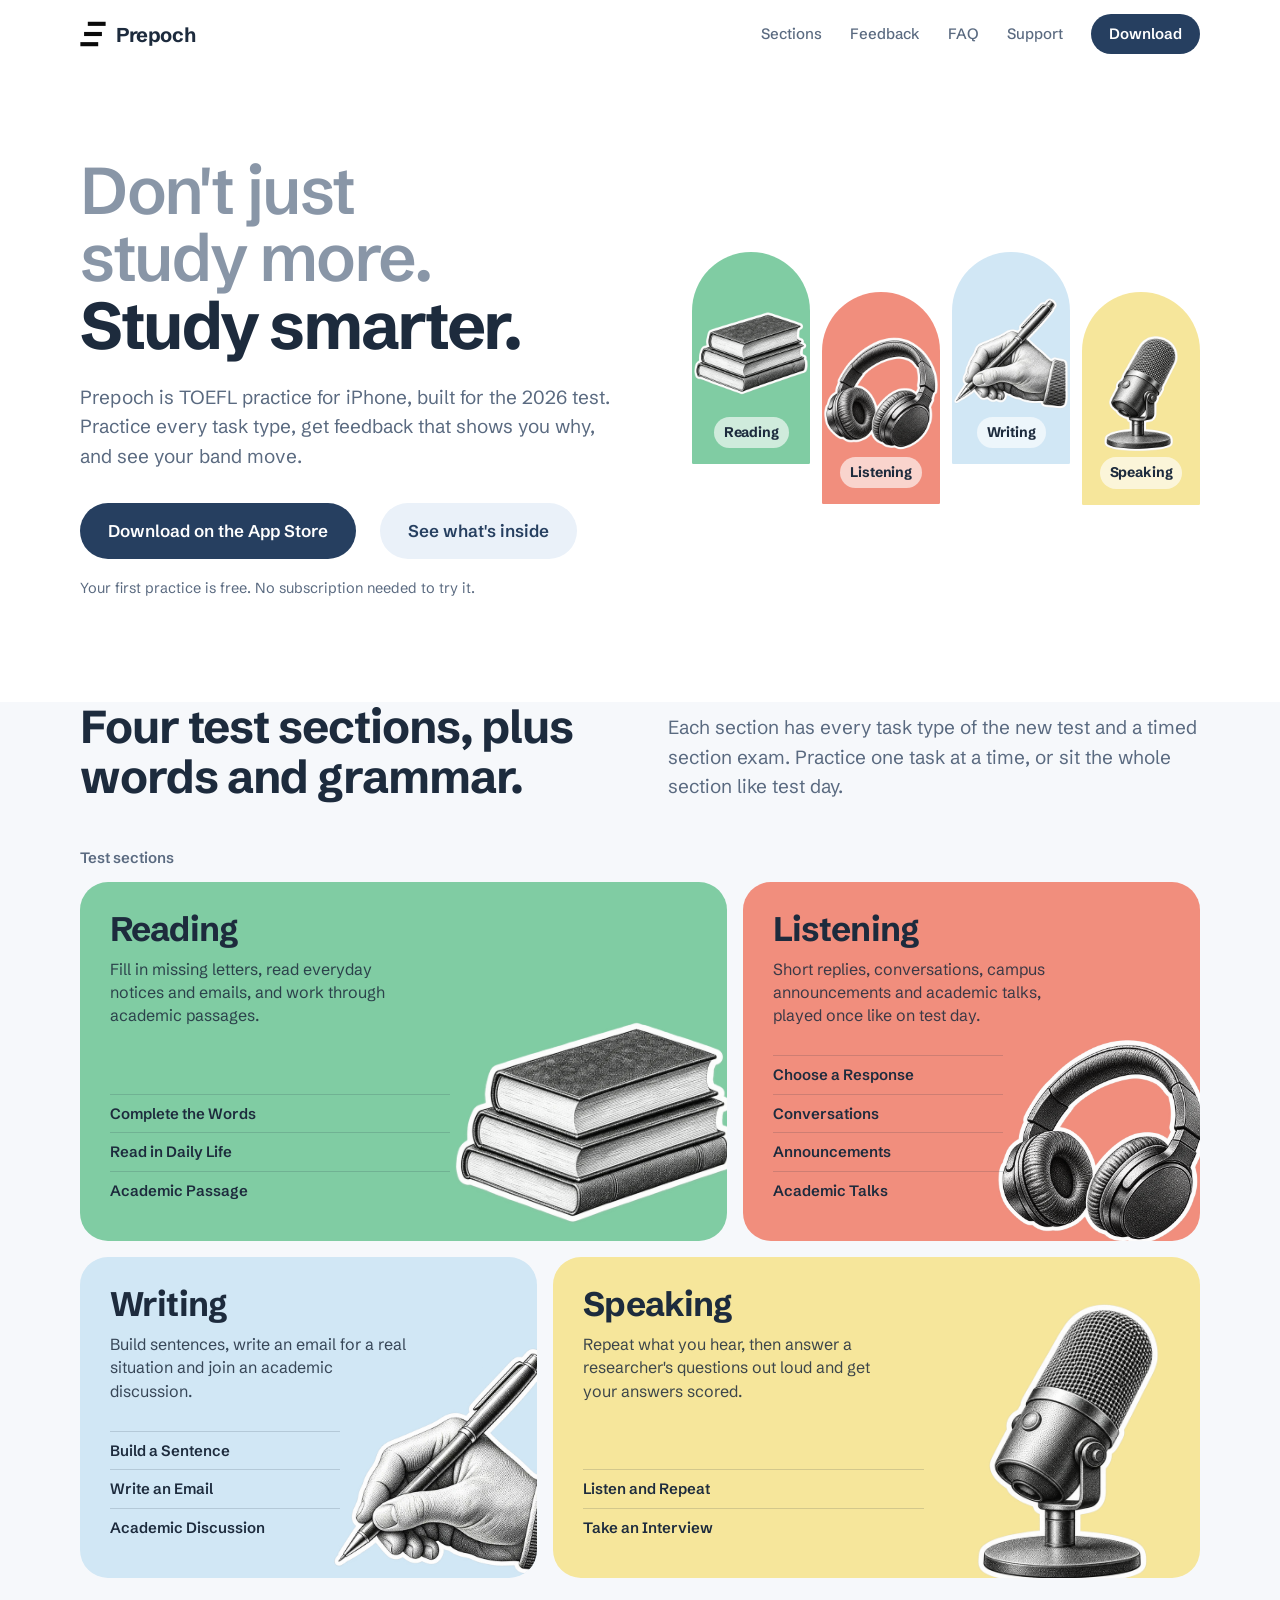
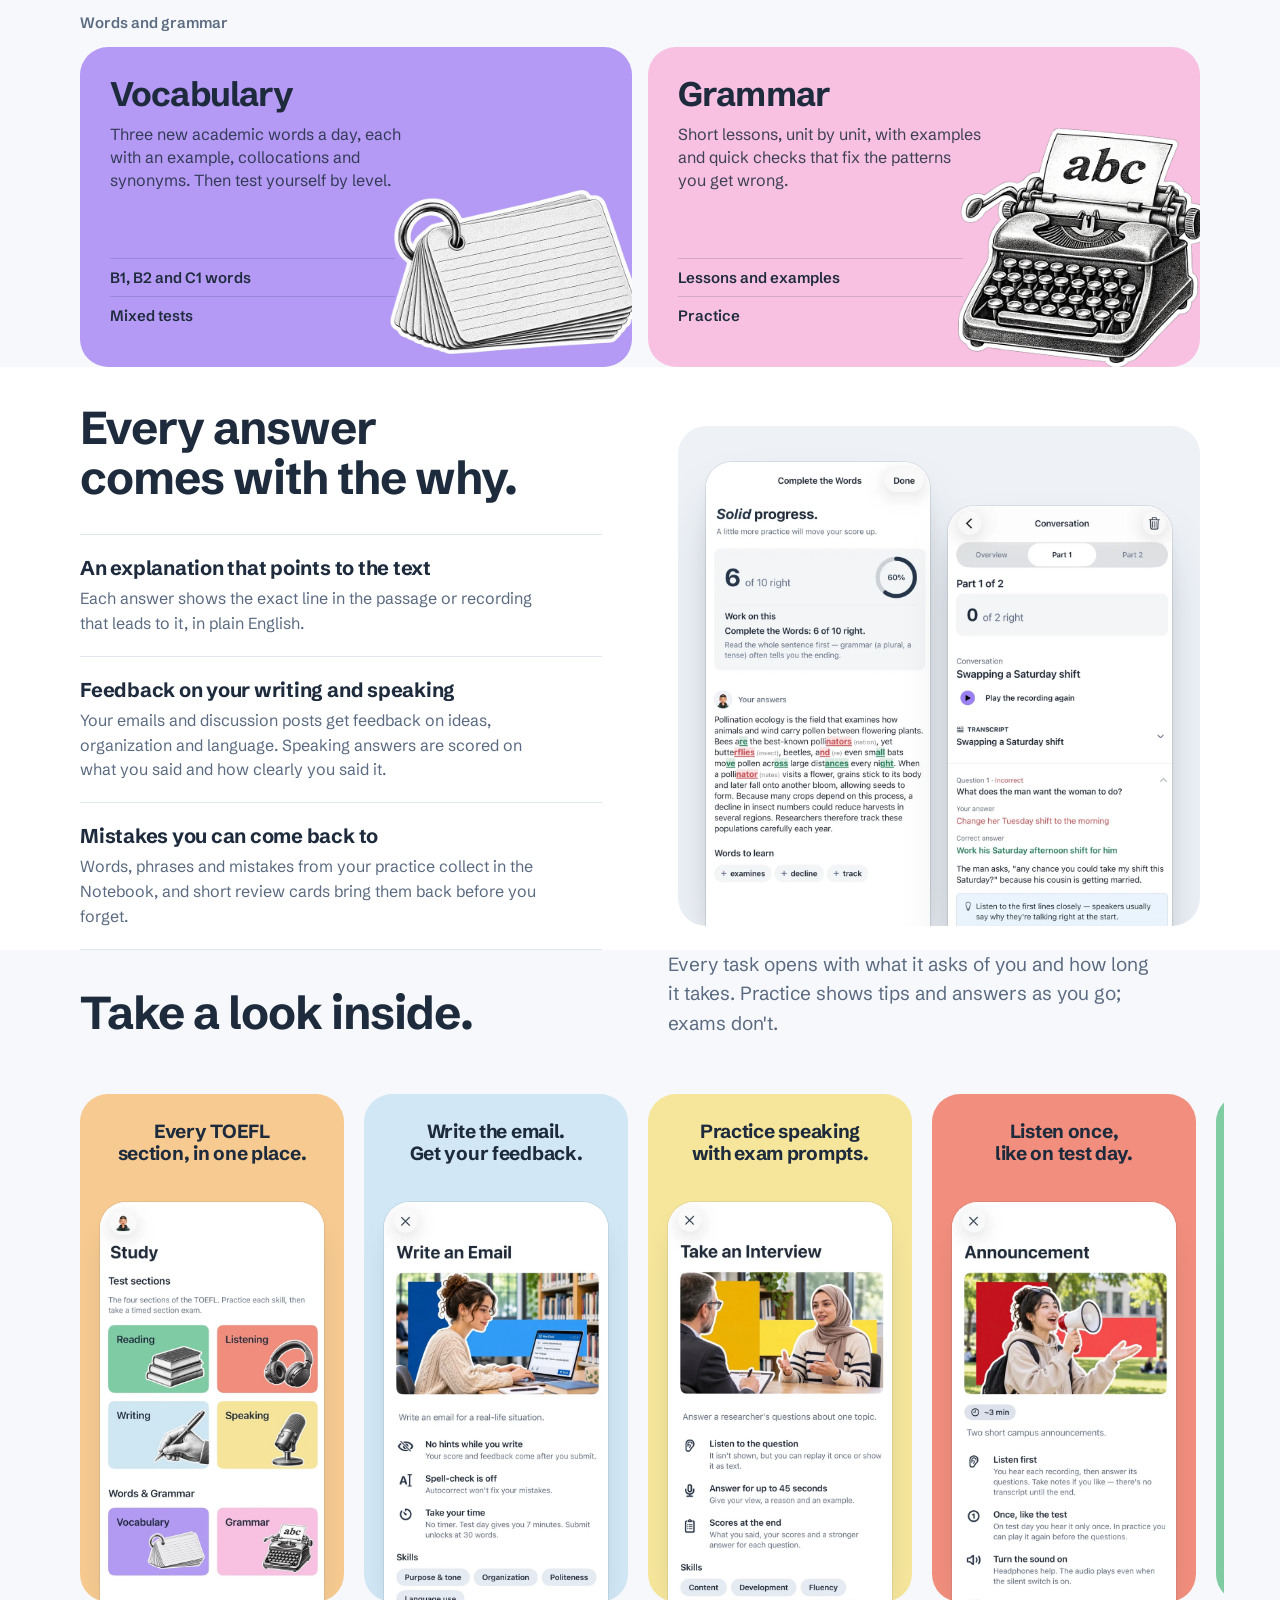
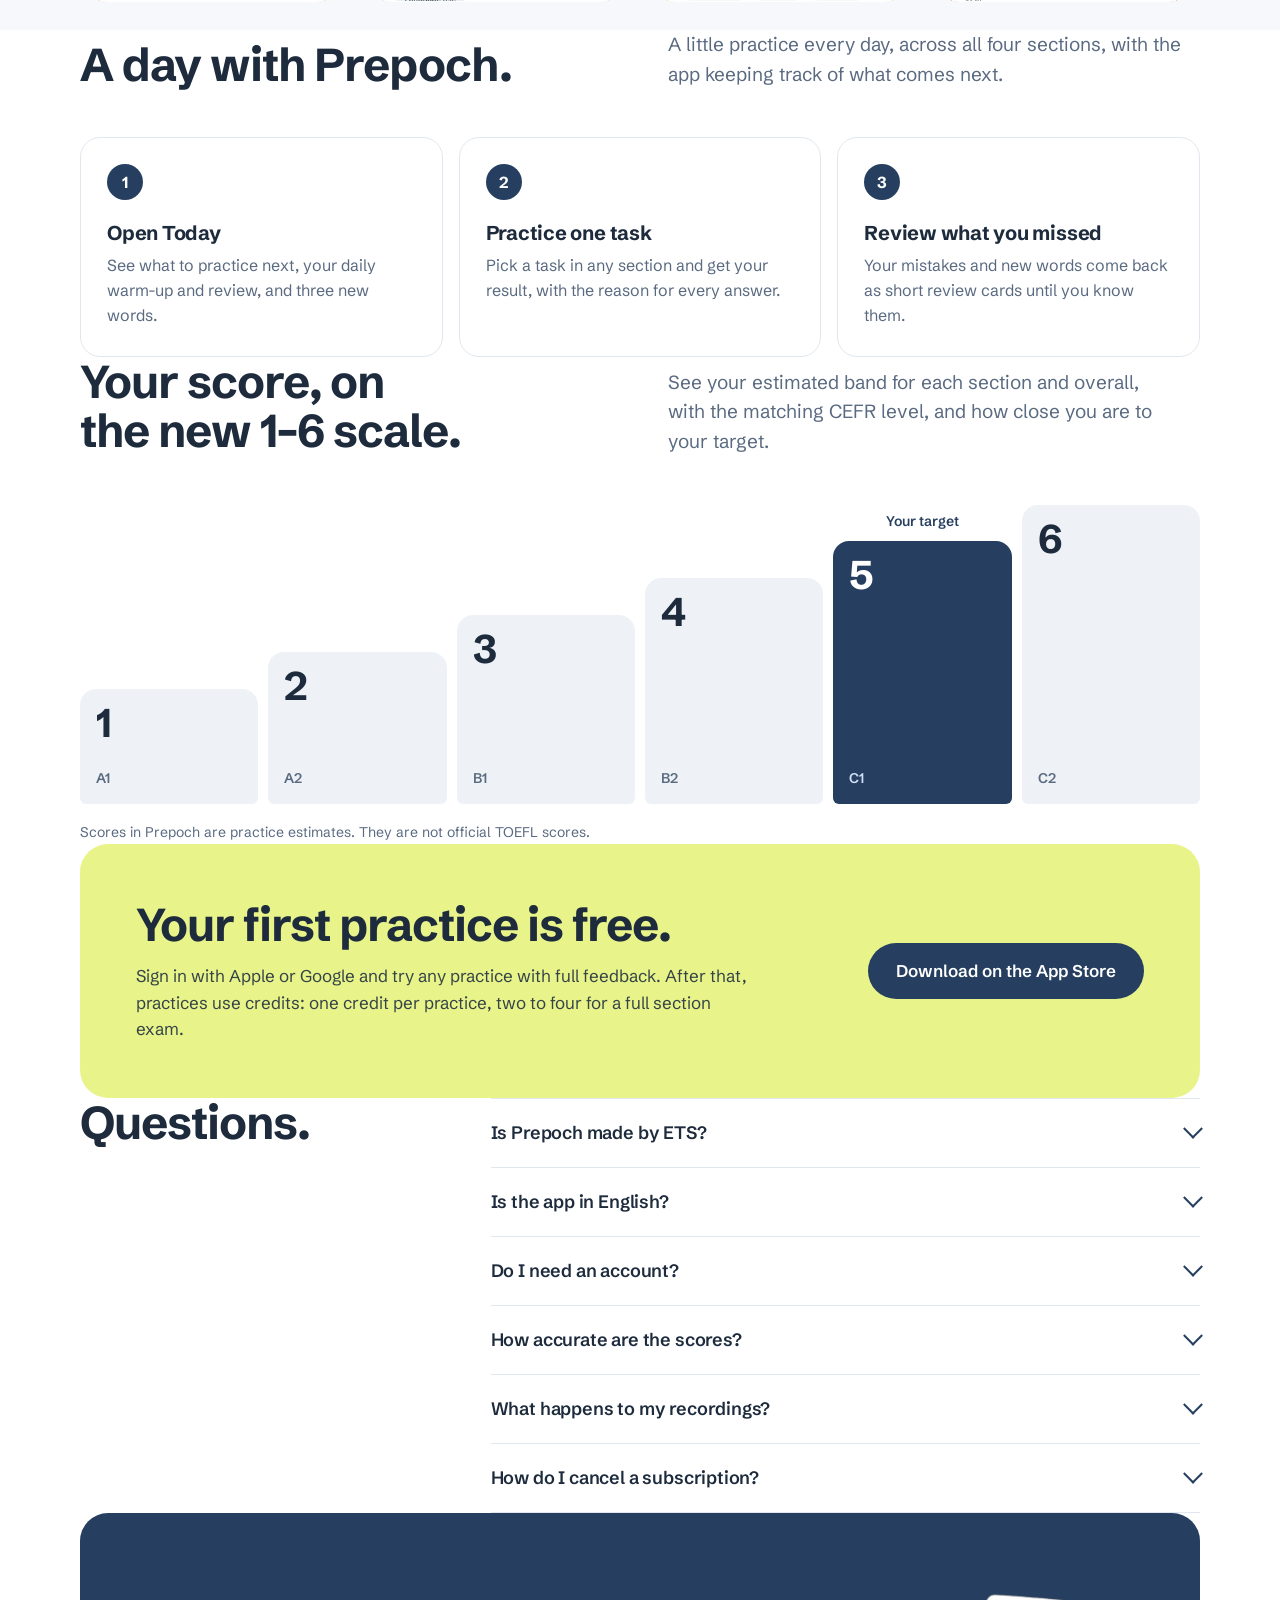
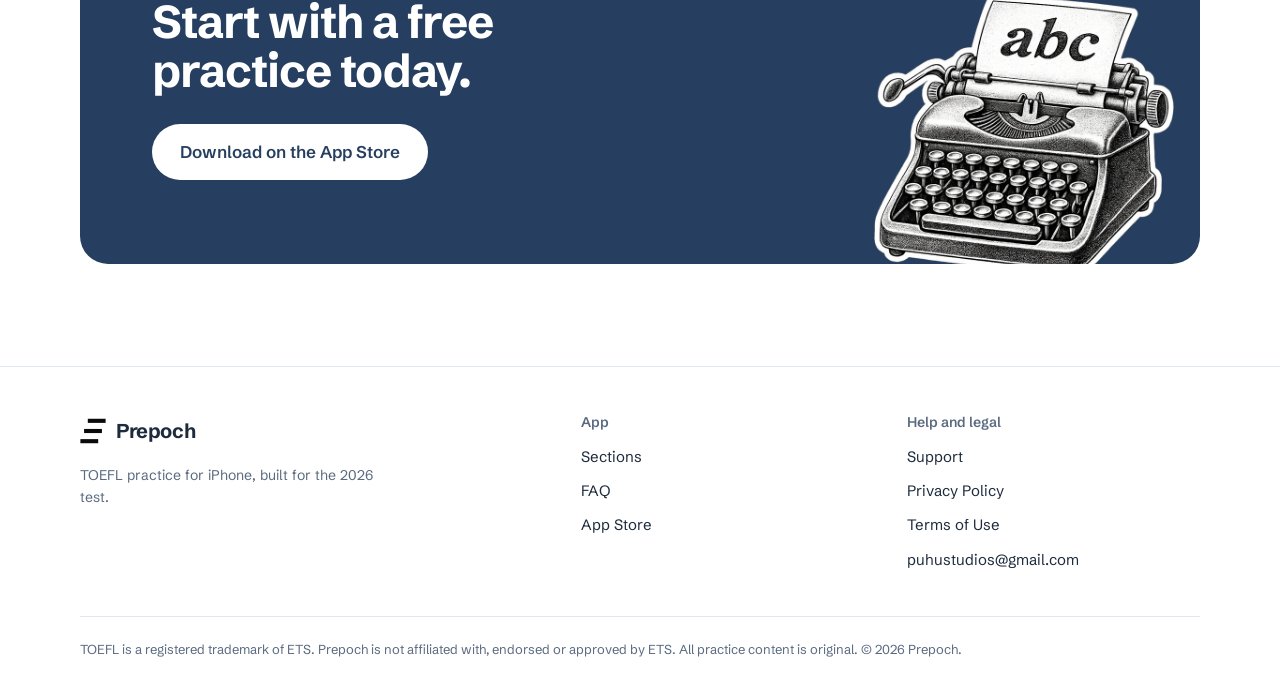
==== commit 5df01fcc: "Update hero, privacy, TOEFL wording" ====
--- a/index.html
+++ b/index.html
@@ -3,14 +3,14 @@
 <head>
 <meta charset="utf-8">
 <meta name="viewport" content="width=device-width, initial-scale=1">
-<title>Prepoch: TOEFL iBT prep for iPhone</title>
-<meta name="description" content="Practice every task type of the 2026 TOEFL iBT, get feedback that shows you why, and see your band move. Your first practice is free.">
+<title>Prepoch: TOEFL prep for iPhone</title>
+<meta name="description" content="Practice every task type of the 2026 TOEFL, get feedback that shows you why, and see your band move. Your first practice is free.">
 <meta name="theme-color" content="#FFFFFF">
 <link rel="canonical" href="https://prepoch.puhustudios.com/">
 <meta property="og:type" content="website">
 <meta property="og:url" content="https://prepoch.puhustudios.com/">
-<meta property="og:title" content="Prepoch: TOEFL iBT prep for iPhone">
-<meta property="og:description" content="Practice every task type of the 2026 TOEFL iBT, get feedback that shows you why, and see your band move. Your first practice is free.">
+<meta property="og:title" content="Prepoch: TOEFL prep for iPhone">
+<meta property="og:description" content="Practice every task type of the 2026 TOEFL, get feedback that shows you why, and see your band move. Your first practice is free.">
 <meta property="og:image" content="https://prepoch.puhustudios.com/assets/brand/og.jpg">
 <meta name="twitter:card" content="summary_large_image">
 <meta name="apple-itunes-app" content="app-id=6819005801">
@@ -41,19 +41,18 @@
     <div class="wrap hero-grid">
       <div>
         <h1><span class="quiet">Don't just study more.</span> Study smarter.</h1>
-        <p class="lede">Prepoch is TOEFL iBT practice for iPhone, built for the 2026 test. Practice every task type, get feedback that shows you why, and see your band move.</p>
+        <p class="lede">Prepoch is TOEFL practice for iPhone, built for the 2026 test. Practice every task type, get feedback that shows you why, and see your band move.</p>
         <div class="hero-actions">
           <a class="btn btn-lg" href="https://apps.apple.com/app/id6819005801">Download on the App Store</a>
-          <a class="link" href="#sections">See what's inside</a>
+          <a class="btn btn-lg btn-secondary" href="#sections">See what's inside</a>
         </div>
         <p class="hero-note">Your first practice is free. No subscription needed to try it.</p>
       </div>
-      <div class="stage">
-        <div class="tile t-reading"><img src="assets/engrave/reading.webp" alt="" width="640" height="640"></div>
-        <div class="tile t-listening"><img src="assets/engrave/listening.webp" alt="" width="640" height="640"></div>
-        <div class="tile t-writing"><img src="assets/engrave/writing.webp" alt="" width="640" height="640"></div>
-        <div class="tile t-speaking"><img src="assets/engrave/speaking.webp" alt="" width="640" height="640"></div>
-        <div class="phone"><img src="assets/screens/today.webp" alt="The Today screen: a suggested practice, the daily warm-up and review, and today's words" width="660" height="1382" fetchpriority="high"></div>
+      <div class="stage" aria-hidden="true">
+        <div class="arch t-reading"><img src="assets/engrave/reading.webp" alt="" width="640" height="640"><span>Reading</span></div>
+        <div class="arch t-listening"><img src="assets/engrave/listening.webp" alt="" width="640" height="640"><span>Listening</span></div>
+        <div class="arch t-writing"><img src="assets/engrave/writing.webp" alt="" width="640" height="640"><span>Writing</span></div>
+        <div class="arch t-speaking"><img src="assets/engrave/speaking.webp" alt="" width="640" height="640"><span>Speaking</span></div>
       </div>
     </div>
   </section>
@@ -213,7 +212,7 @@
     <div class="wrap faq">
       <h2>Questions.</h2>
       <div class="faq-list">
-        <details><summary>Is Prepoch made by ETS?</summary><p>No. Prepoch is an independent app. All questions, passages and recordings are written and produced by us to follow the published 2026 TOEFL iBT format. They are not real test questions.</p></details>
+        <details><summary>Is Prepoch made by ETS?</summary><p>No. Prepoch is an independent app. All questions, passages and recordings are written and produced by us to follow the published 2026 TOEFL format. They are not real test questions.</p></details>
         <details><summary>Is the app in English?</summary><p>Yes. The app is in English, like the test itself.</p></details>
         <details><summary>Do I need an account?</summary><p>You can look around as a guest. Sign in with Apple or Google to practice: your first practice is free, and your credits and progress stay with your account.</p></details>
         <details><summary>How accurate are the scores?</summary><p>Bands follow the 2026 TOEFL scale and its CEFR levels, but they are estimates from your practice, and AI feedback can be wrong. Use them to track progress, not to predict your official score.</p></details>
@@ -236,7 +235,7 @@
     <div class="foot-grid">
       <div>
         <a class="brand" href="index.html"><img src="assets/brand/mark.svg" alt="" width="26" height="25">Prepoch</a>
-        <p class="small" style="margin-top:14px;max-width:22em">TOEFL iBT practice for iPhone, built for the 2026 test.</p>
+        <p class="small" style="margin-top:14px;max-width:22em">TOEFL practice for iPhone, built for the 2026 test.</p>
       </div>
       <div>
         <h2>App</h2>
@@ -256,7 +255,7 @@
         </ul>
       </div>
     </div>
-    <p class="foot-note">TOEFL and TOEFL iBT are registered trademarks of ETS. Prepoch is not affiliated with, endorsed or approved by ETS. All practice content is original. © 2026 Prepoch.</p>
+    <p class="foot-note">TOEFL is a registered trademark of ETS. Prepoch is not affiliated with, endorsed or approved by ETS. All practice content is original. © 2026 Prepoch.</p>
   </div>
 </footer>
 <script>
--- a/styles.css
+++ b/styles.css
@@ -67,6 +67,9 @@
 .btn:active { background: #172940; }
 .btn svg { width: 18px; height: 18px; flex: none; }
 .btn-lg { min-height: 56px; padding: 0 28px; font-size: 17px; }
+.btn-secondary { background: #EAF1F9; color: var(--navy); }
+.btn-secondary:hover { background: #DCE8F5; }
+.btn-secondary:active { background: #D0DFF0; }
 .btn-light { background: #fff; color: var(--navy); }
 .btn-light:hover { background: #EAF1F9; }
 .link { font-weight: 600; color: var(--navy); text-underline-offset: 4px; text-decoration-thickness: 1.5px; }
@@ -91,31 +94,27 @@
 .hero-actions { display: flex; flex-wrap: wrap; align-items: center; gap: 14px 24px; margin-top: 32px; }
 .hero-note { margin-top: 18px; font-size: 14.5px; color: var(--text-2); }
 
-/* The four section tiles of the app's Study page, with the Today screen standing in front. */
-.stage { position: relative; display: grid; grid-template-columns: 1fr 1fr; gap: 12px; aspect-ratio: 1 / 1; max-width: 560px; margin-inline: auto; width: 100%; }
-.stage .tile { position: relative; border-radius: var(--r-tile); overflow: hidden; }
-.stage .tile img { position: absolute; width: 64%; }
-.stage .t-reading { background: var(--reading); }
-.stage .t-listening { background: var(--listening); }
-.stage .t-writing { background: var(--writing); }
-.stage .t-speaking { background: var(--speaking); }
-.stage .t-reading img { left: 3%; top: 14%; width: 54%; }
-.stage .t-listening img { right: 3%; top: 10%; width: 50%; }
-.stage .t-writing img { left: -12%; bottom: 3%; width: 62%; transform: scaleX(-1); }
-.stage .t-speaking img { right: 3%; bottom: 4%; width: 48%; }
-.stage .phone { position: absolute; left: 50%; top: 50%; width: 44%; transform: translate(-50%, -50%); }
+/* The four sections as staggered arches. */
+.stage { display: grid; grid-template-columns: repeat(4, 1fr); gap: 12px; max-width: 560px; margin-inline: auto; width: 100%; padding-bottom: 40px; }
+.arch { position: relative; aspect-ratio: 3 / 5.4; border-radius: 999px 999px 22px 22px; overflow: hidden; display: flex; flex-direction: column; justify-content: flex-end; align-items: center; padding: 0 6px 16px; }
+.arch:nth-child(even) { transform: translateY(40px); }
+.arch img { width: 108%; max-width: none; margin-bottom: 6px; }
+.arch span { font-size: clamp(11px, 1.45vw, 14px); font-weight: 700; letter-spacing: -0.01em; color: var(--ink); background: rgba(255, 255, 255, .62); padding: 5px 10px; border-radius: 999px; }
+.arch.t-reading { background: var(--reading); }
+.arch.t-listening { background: var(--listening); }
+.arch.t-writing { background: var(--writing); }
+.arch.t-speaking { background: var(--speaking); }
 
 .phone { border-radius: 9% / 4.4%; overflow: hidden; background: #fff; box-shadow: 0 0 0 1px rgba(29, 43, 61, .10), 0 30px 60px -22px rgba(29, 43, 61, .38), 0 12px 24px -14px rgba(29, 43, 61, .22); }
 .phone img { width: 100%; }
 
 @media (prefers-reduced-motion: no-preference) {
-  .stage .tile { animation: tile-in .7s cubic-bezier(.2, .8, .2, 1) both; }
-  .stage .t-listening { animation-delay: .06s; }
-  .stage .t-writing { animation-delay: .12s; }
-  .stage .t-speaking { animation-delay: .18s; }
-  .stage .phone { animation: phone-in .9s cubic-bezier(.2, .8, .2, 1) .22s both; }
-  @keyframes tile-in { from { opacity: 0; transform: scale(.94); } to { opacity: 1; transform: none; } }
-  @keyframes phone-in { from { opacity: 0; transform: translate(-50%, -44%); } to { opacity: 1; transform: translate(-50%, -50%); } }
+  .arch { animation: arch-in .7s cubic-bezier(.2, .8, .2, 1) both; }
+  .arch:nth-child(2) { animation-delay: .06s; }
+  .arch:nth-child(3) { animation-delay: .12s; }
+  .arch:nth-child(4) { animation-delay: .18s; }
+  @keyframes arch-in { from { opacity: 0; translate: 0 16px; } to { opacity: 1; translate: 0 0; } }
+}
 }
 
 /* Sections */
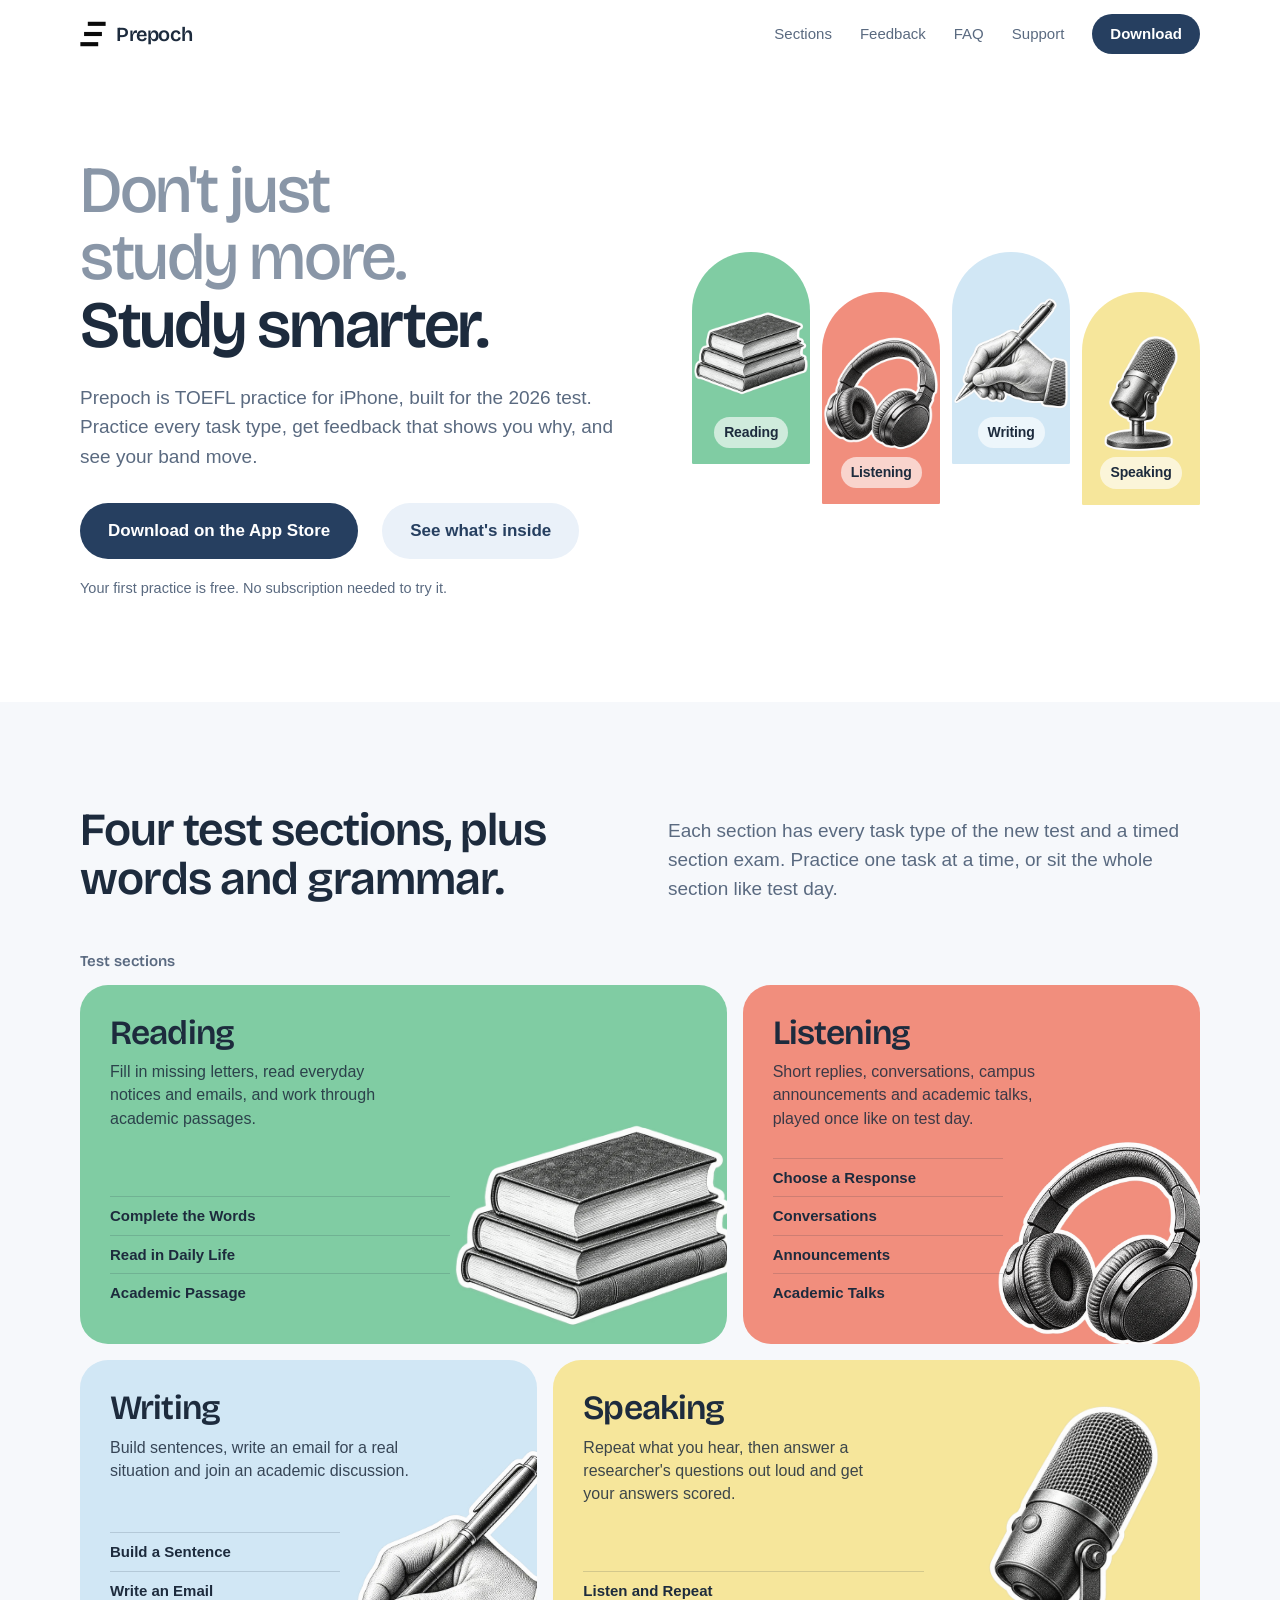
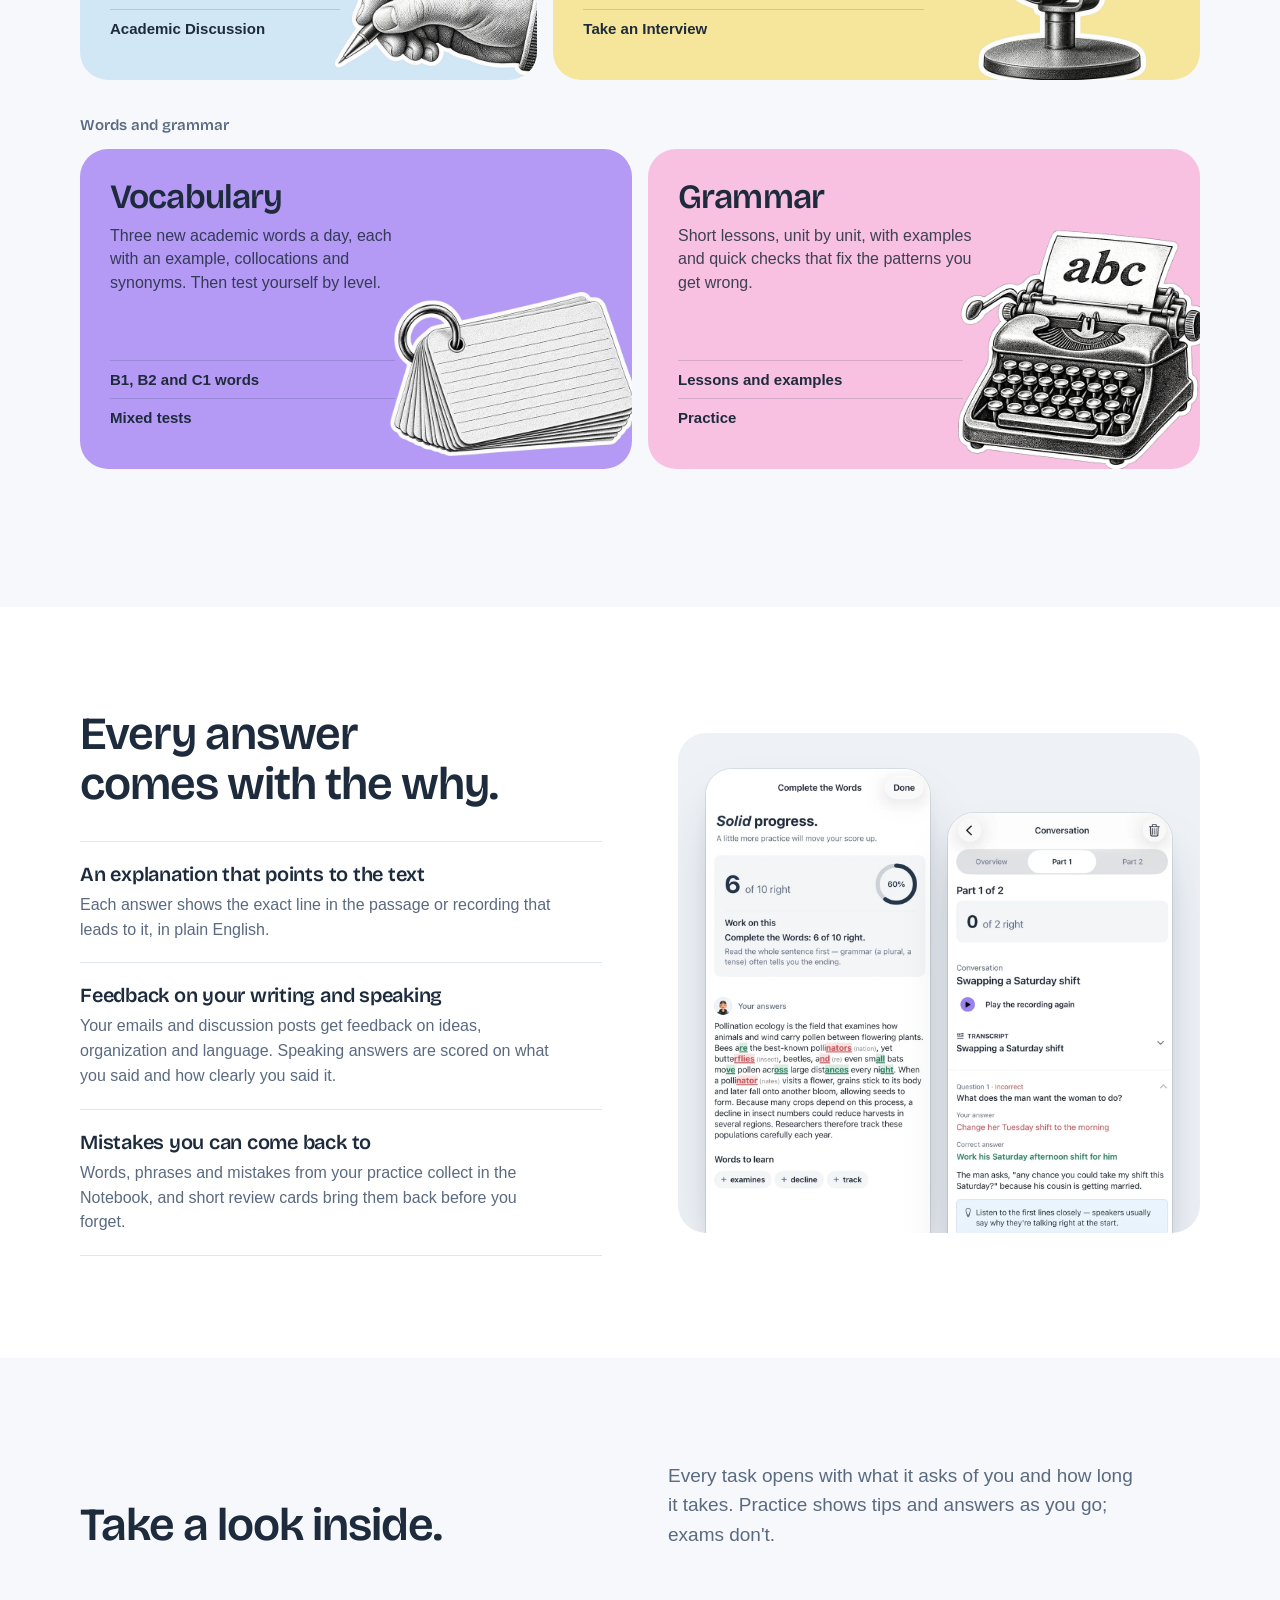
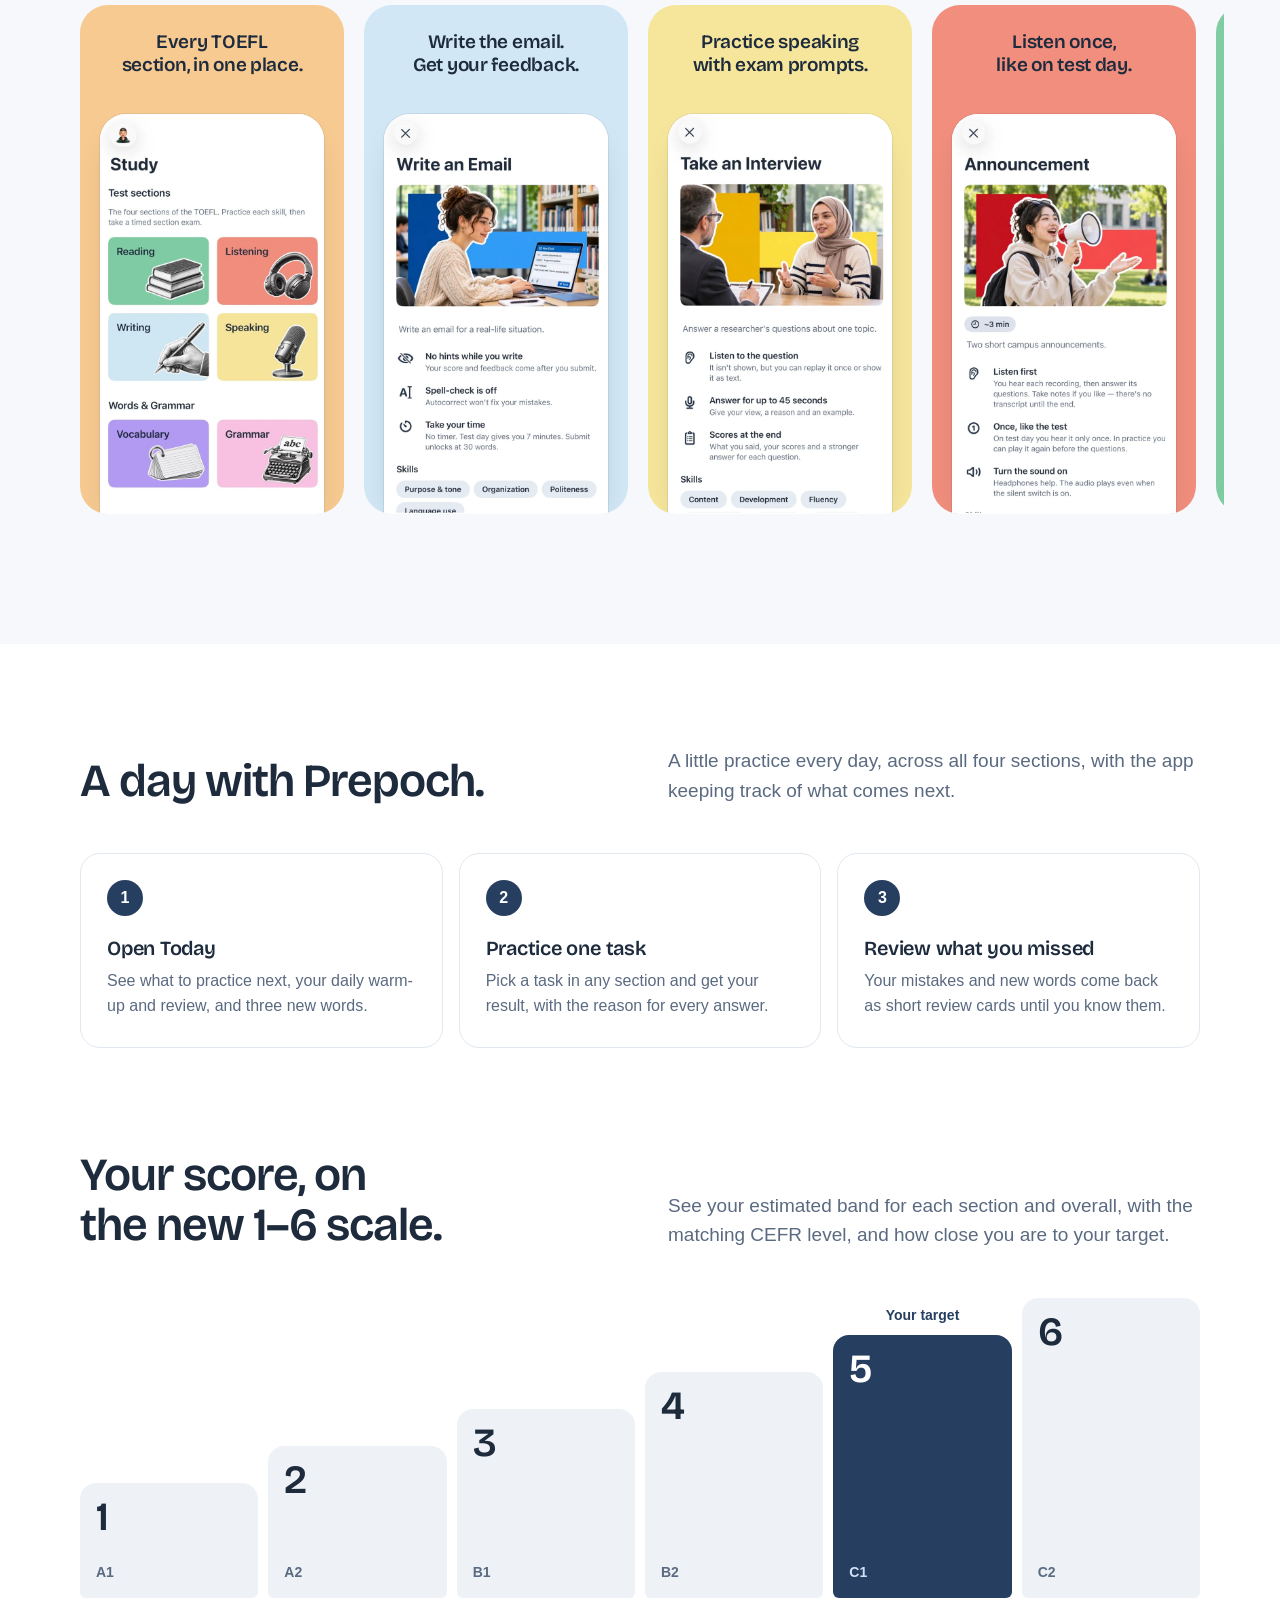
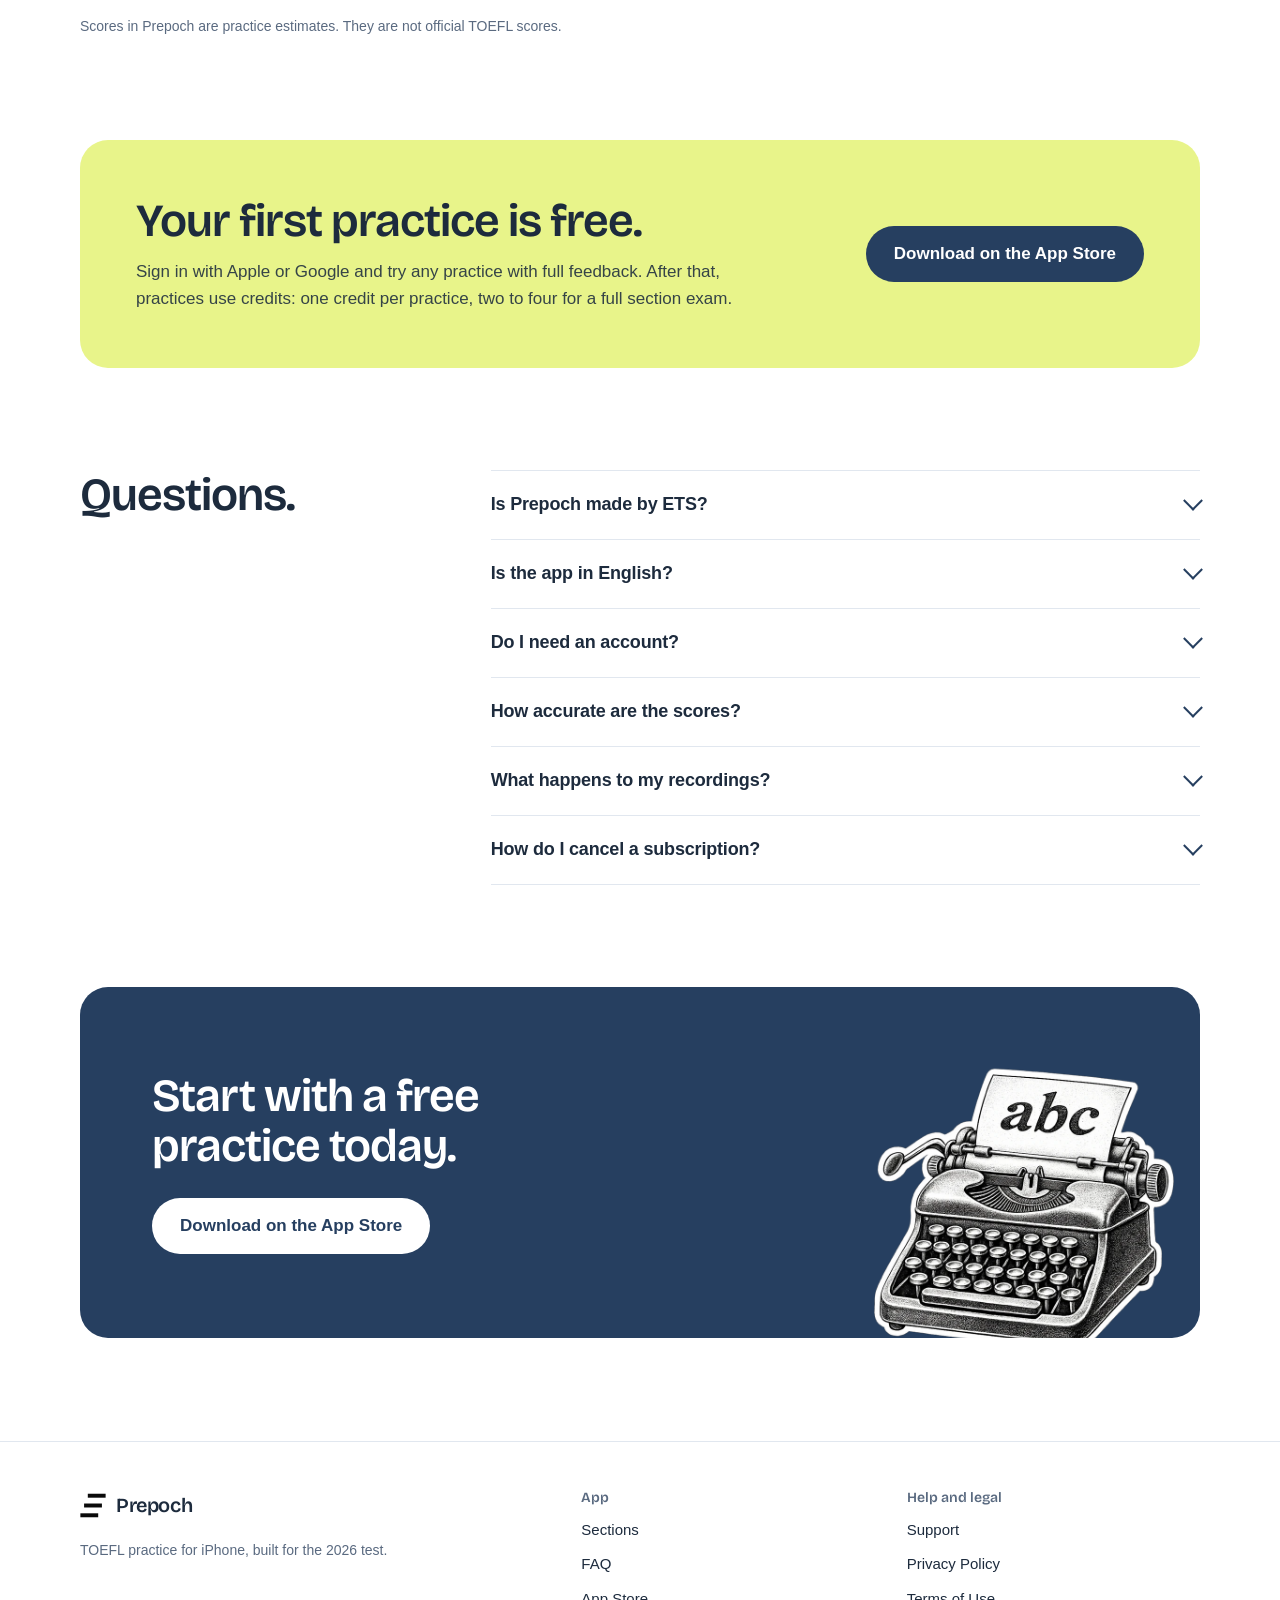
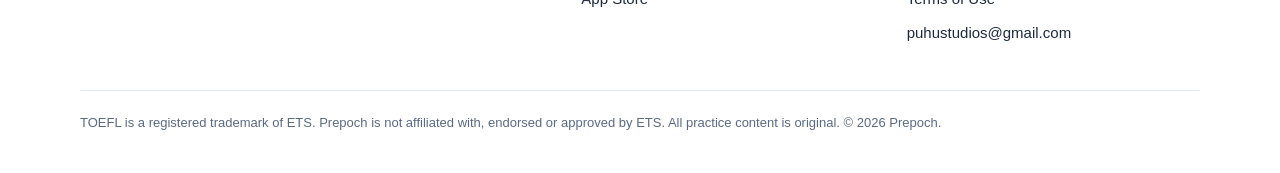
==== commit f2c2b864: "Website fonts: Bricolage Grotesque headings, system font body" ====
--- a/index.html
+++ b/index.html
@@ -19,7 +19,7 @@
 <link rel="apple-touch-icon" href="assets/brand/apple-touch-icon.png">
 <link rel="preconnect" href="https://fonts.googleapis.com">
 <link rel="preconnect" href="https://fonts.gstatic.com" crossorigin>
-<link href="https://fonts.googleapis.com/css2?family=Schibsted+Grotesk:wght@400..800&display=swap" rel="stylesheet">
+<link href="https://fonts.googleapis.com/css2?family=Bricolage+Grotesque:opsz,wght@12..96,500..700&display=swap" rel="stylesheet">
 <link rel="stylesheet" href="styles.css">
 </head>
 <body class="page-home">
--- a/styles.css
+++ b/styles.css
@@ -23,7 +23,9 @@
   --r-card: 20px;
   --wrap: 1120px;
   --gutter: 24px;
-  --font: "Schibsted Grotesk", -apple-system, BlinkMacSystemFont, "Helvetica Neue", Arial, sans-serif;
+  /* 13 Nov 2026 (owner): the app's two faces. Body = the system font (SF Pro on iPhone, Mac and iPad); headings = Bricolage Grotesque SemiBold, loaded from Google Fonts. */
+  --font: -apple-system, BlinkMacSystemFont, "SF Pro Text", "Segoe UI", Roboto, "Helvetica Neue", Arial, sans-serif;
+  --font-display: "Bricolage Grotesque", -apple-system, BlinkMacSystemFont, "Segoe UI", Roboto, Arial, sans-serif;
 }
 
 * { box-sizing: border-box; }
@@ -48,7 +50,7 @@
 .skip { position: absolute; left: -9999px; top: 8px; background: var(--navy); color: #fff; padding: 10px 16px; border-radius: 999px; z-index: 100; }
 .skip:focus { left: 16px; }
 
-h1, h2, h3 { font-weight: 700; letter-spacing: -0.022em; line-height: 1.08; text-wrap: balance; }
+h1, h2, h3 { font-family: var(--font-display); font-weight: 600; letter-spacing: -0.022em; line-height: 1.08; text-wrap: balance; }
 h2 { font-size: clamp(30px, 4.2vw, 46px); }
 h3 { font-size: 20px; letter-spacing: -0.012em; line-height: 1.25; }
 .lede { font-size: clamp(17px, 1.6vw, 19px); color: var(--text-2); max-width: 34em; text-wrap: pretty; }
@@ -78,7 +80,7 @@
 .site-head { position: sticky; top: 0; z-index: 50; background: rgba(255, 255, 255, .86); backdrop-filter: saturate(1.6) blur(14px); -webkit-backdrop-filter: saturate(1.6) blur(14px); border-bottom: 1px solid transparent; transition: border-color .2s ease; }
 .site-head.scrolled { border-bottom-color: var(--line); }
 .head-row { display: flex; align-items: center; gap: 28px; height: 68px; }
-.brand { display: inline-flex; align-items: center; gap: 10px; font-weight: 700; font-size: 20px; letter-spacing: -0.02em; text-decoration: none; color: var(--ink); }
+.brand { display: inline-flex; align-items: center; gap: 10px; font-family: var(--font-display); font-weight: 600; font-size: 20px; letter-spacing: -0.02em; text-decoration: none; color: var(--ink); }
 .brand img { width: 26px; height: auto; }
 .nav { display: flex; gap: 28px; margin-left: auto; }
 .nav a { font-size: 15px; font-weight: 500; color: var(--text-2); text-decoration: none; padding: 8px 0; }
@@ -89,7 +91,7 @@
 .hero { padding: clamp(40px, 7vw, 88px) 0 clamp(56px, 8vw, 104px); overflow: hidden; }
 .hero-grid { display: grid; grid-template-columns: minmax(0, 1.08fr) minmax(0, 1fr); gap: clamp(32px, 5vw, 72px); align-items: center; }
 .hero h1 { font-size: clamp(40px, 5.3vw, 66px); letter-spacing: -0.035em; line-height: 1.02; }
-.hero h1 .quiet { display: block; color: var(--text-3); font-weight: 600; }
+.hero h1 .quiet { display: block; color: var(--text-3); font-weight: 500; }
 .hero .lede { margin-top: 24px; }
 .hero-actions { display: flex; flex-wrap: wrap; align-items: center; gap: 14px 24px; margin-top: 32px; }
 .hero-note { margin-top: 18px; font-size: 14.5px; color: var(--text-2); }
@@ -114,7 +116,6 @@
   .arch:nth-child(3) { animation-delay: .12s; }
   .arch:nth-child(4) { animation-delay: .18s; }
   @keyframes arch-in { from { opacity: 0; translate: 0 16px; } to { opacity: 1; translate: 0 0; } }
-}
 }
 
 /* Sections */
@@ -144,7 +145,7 @@
 /* Screens: the App Store set, scrolled sideways. */
 .gallery { display: flex; gap: 20px; overflow-x: auto; scroll-snap-type: x mandatory; padding: 8px var(--gutter) 28px; margin-inline: calc(-1 * var(--gutter)); scrollbar-width: thin; scrollbar-color: #CBD5E1 transparent; }
 .shot { flex: 0 0 min(72vw, 264px); scroll-snap-align: center; border-radius: var(--r-tile); padding: 26px 20px 0; overflow: hidden; display: flex; flex-direction: column; }
-.shot figcaption { font-size: 19px; font-weight: 700; letter-spacing: -0.015em; line-height: 1.18; text-align: center; min-height: 3.6em; text-wrap: balance; }
+.shot figcaption { font-family: var(--font-display); font-size: 19px; font-weight: 600; letter-spacing: -0.015em; line-height: 1.18; text-align: center; min-height: 3.6em; text-wrap: balance; }
 .shot .phone { margin-top: 14px; border-radius: 26px 26px 0 0; box-shadow: 0 0 0 1px rgba(29, 43, 61, .08), 0 18px 34px -18px rgba(29, 43, 61, .35); max-height: 400px; }
 .s-review { background: var(--review); } .s-warmup { background: var(--warmup); }
 .s-reading { background: var(--reading); } .s-listening { background: var(--listening); }
@@ -170,7 +171,7 @@
 /* Band scale: six rising bars, like the level marks in the app. */
 .scale { display: grid; grid-template-columns: repeat(6, minmax(0, 1fr)); gap: 10px; align-items: end; height: 300px; margin-top: 8px; }
 .band { position: relative; height: calc(26% + var(--n) * 12.3%); border-radius: 16px 16px 6px 6px; background: var(--surface-2); padding: 14px 16px; display: flex; flex-direction: column; justify-content: space-between; }
-.band b { font-size: clamp(26px, 3.4vw, 40px); font-weight: 700; letter-spacing: -0.03em; line-height: 1; }
+.band b { font-family: var(--font-display); font-size: clamp(26px, 3.4vw, 40px); font-weight: 600; letter-spacing: -0.03em; line-height: 1; }
 .band span { font-size: 14px; font-weight: 600; color: var(--text-2); }
 .band.is-target { background: var(--navy); color: #fff; }
 .band.is-target span { color: #CFE0F7; }
